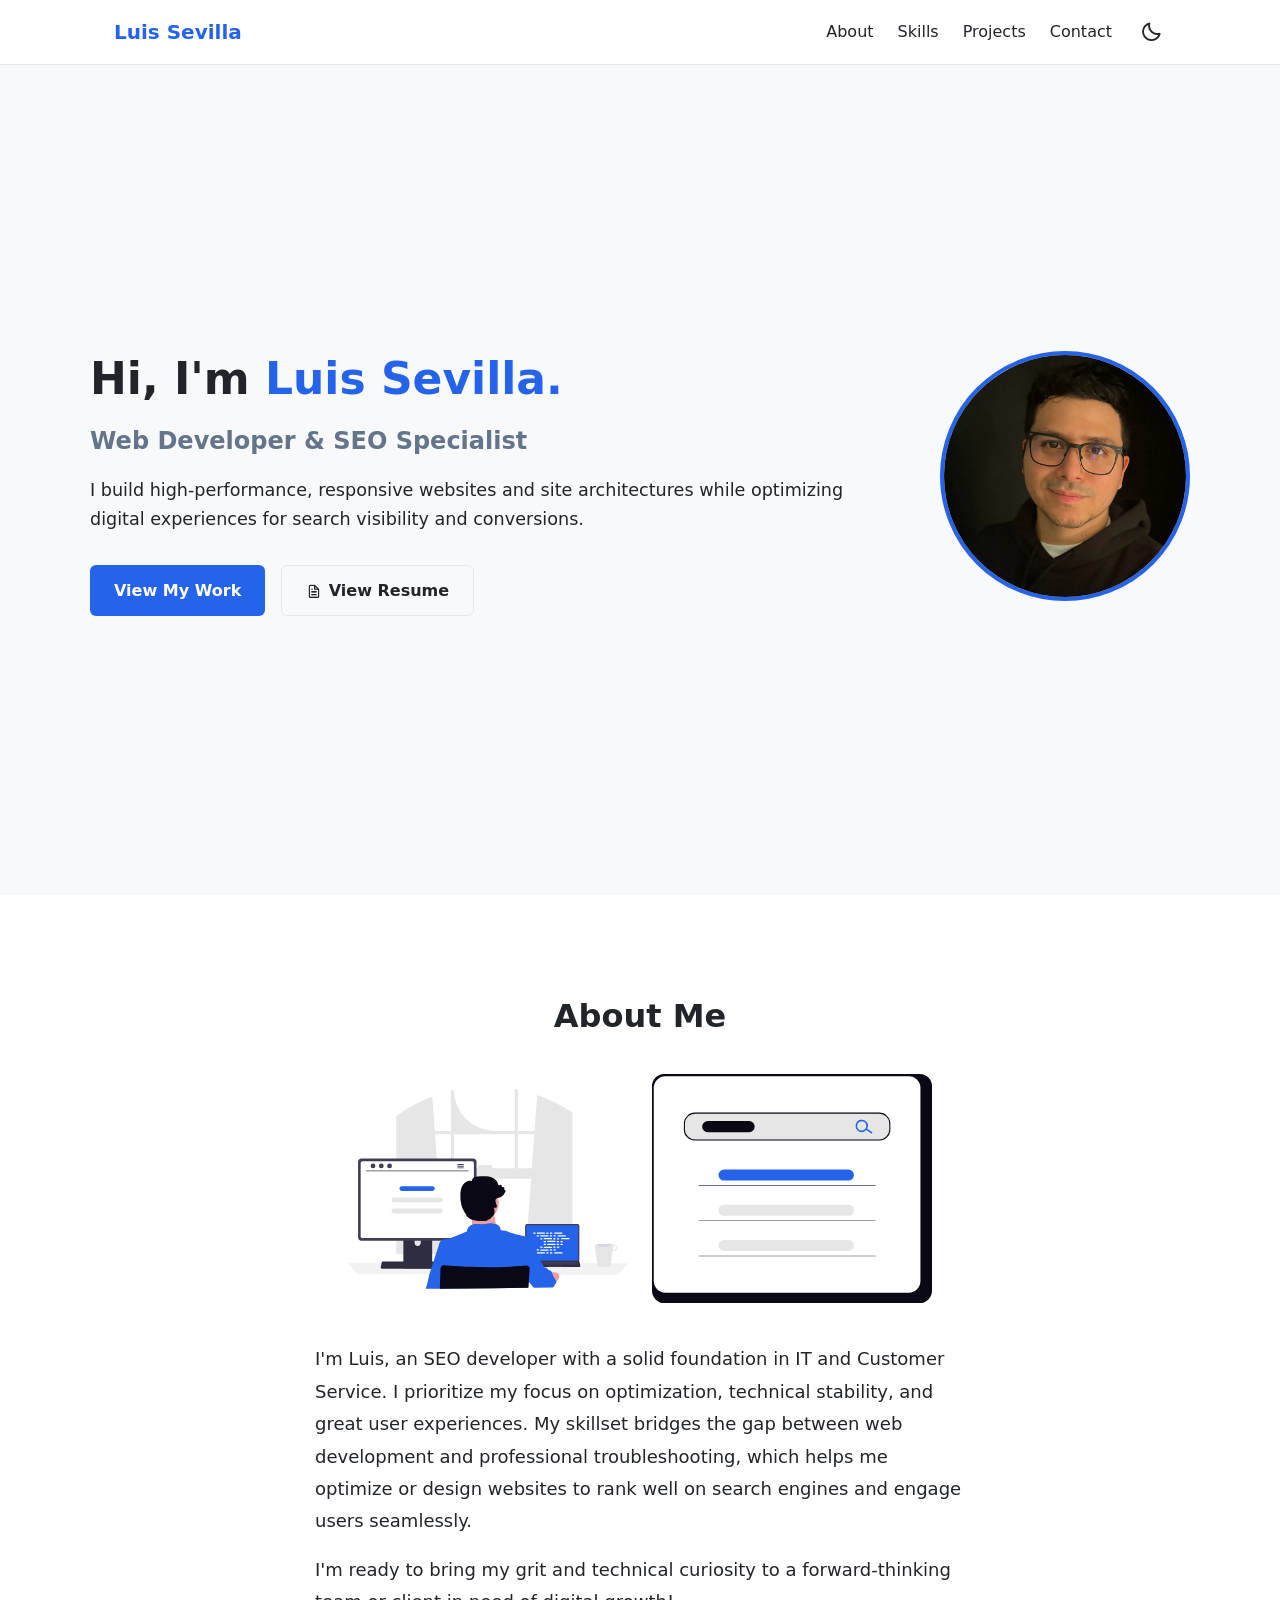
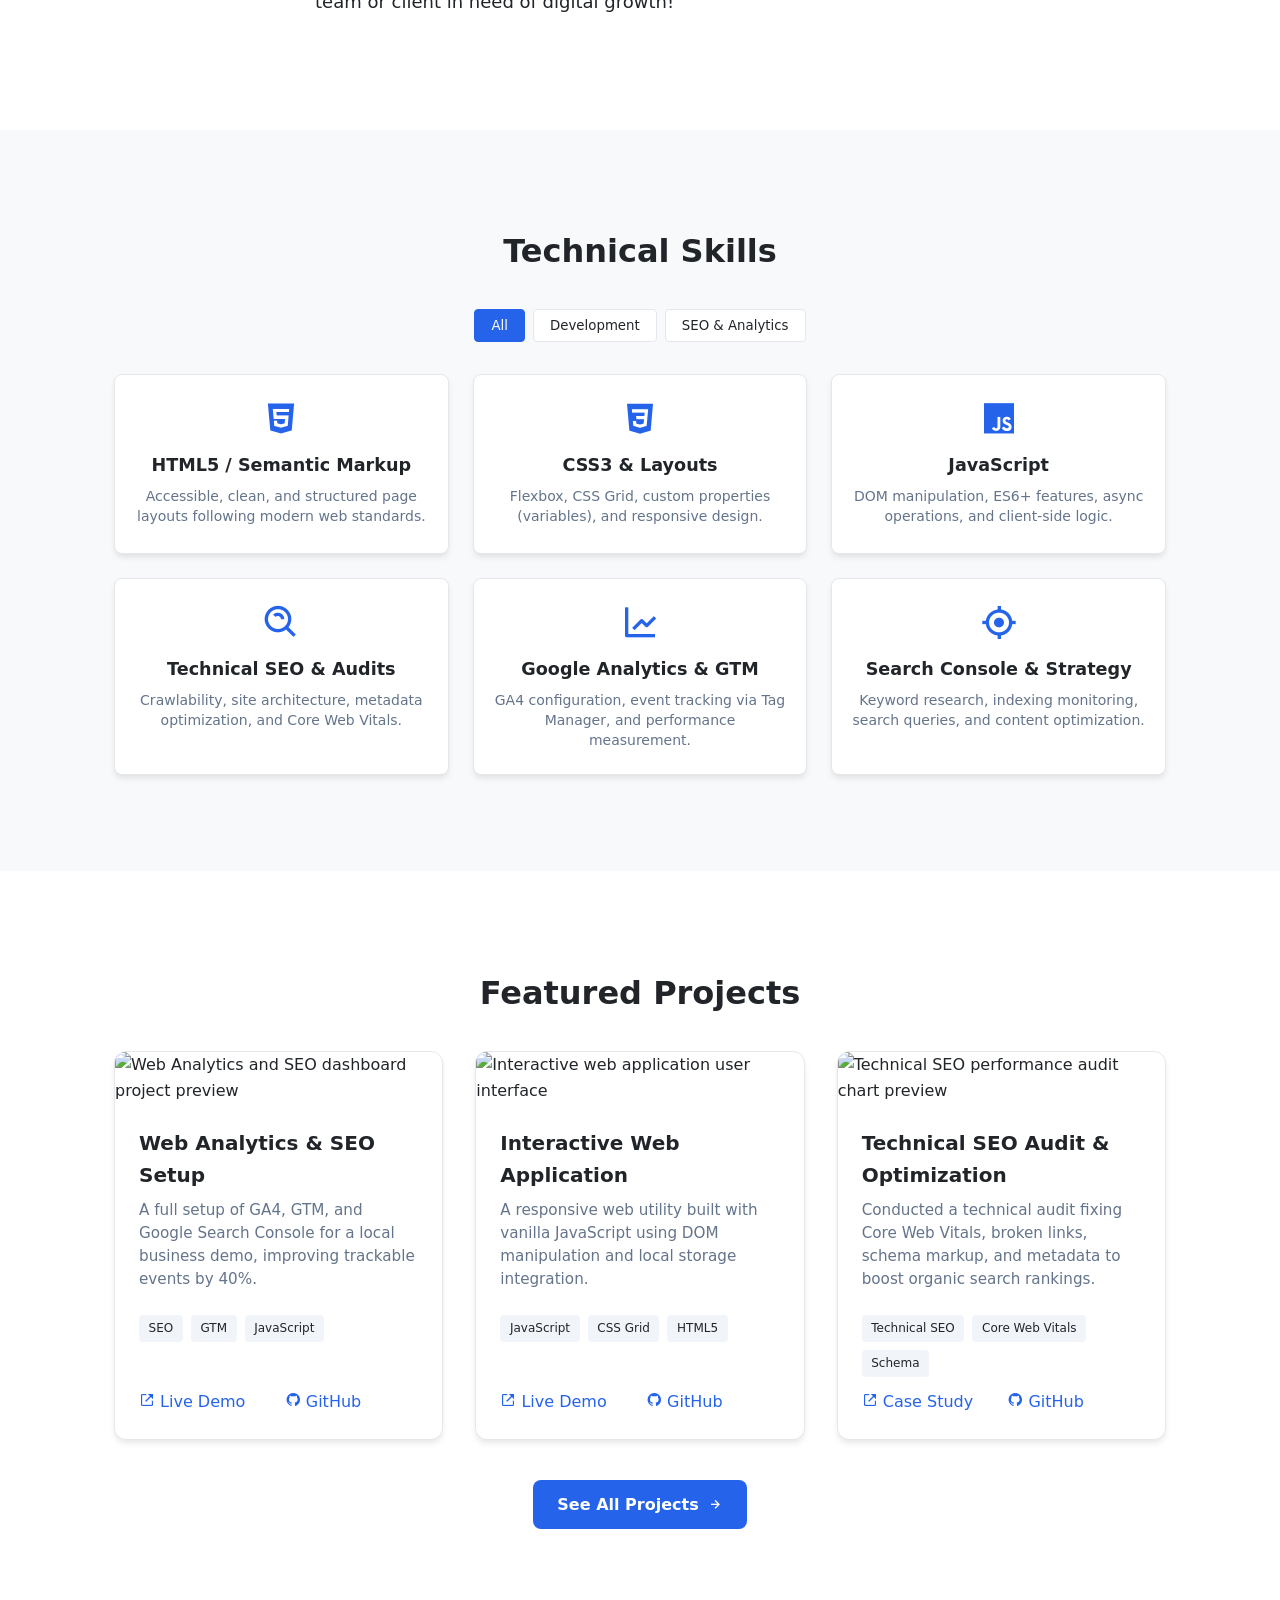
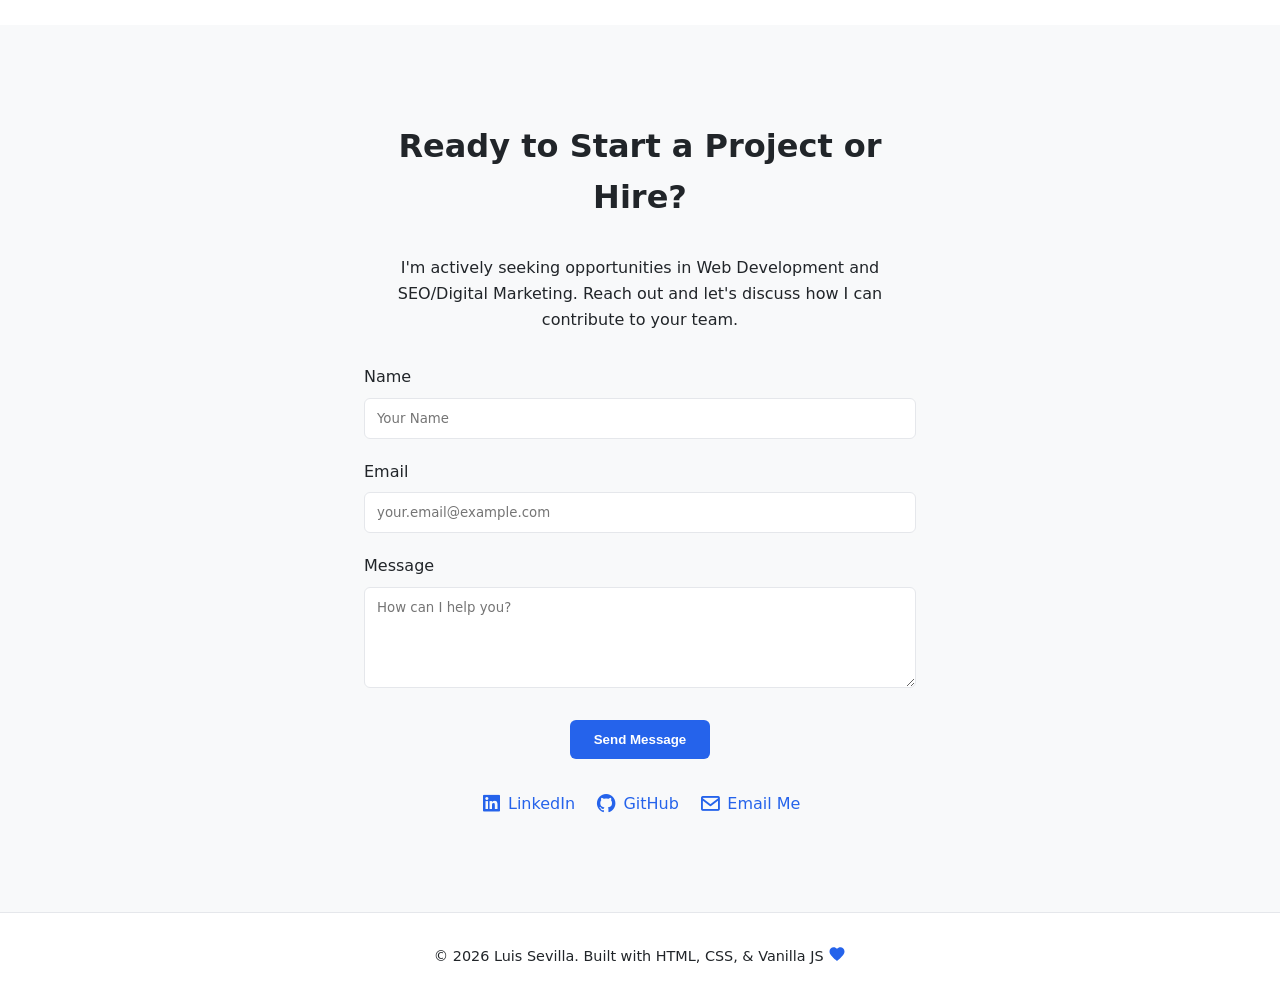
==== index.html @ 21f0c095 "edited comments, added heart to subpage footer" ====
<!doctype html>
<html lang="en">
  <head>
    <meta charset="UTF-8" />
    <meta name="viewport" content="width=device-width, initial-scale=1.0" />
    <title>Luis Sevilla | Web Developer & SEO Specialist</title>
    <meta
      name="description"
      content="Portfolio of Luis Sevilla, a Web Developer and SEO Specialist specializing in fast, responsive, and search-optimized web applications."
    />

    <!-- OPEN GRAPH META TAGS-->
    <meta
      property="og:title"
      content="Luis Sevilla | Web Developer & SEO Specialist"
    />
    <meta
      property="og:description"
      content="Check out my web development projects and SEO case studies."
    />
    <meta property="og:type" content="website" />

    <!-- SCRIPT TO PREVENT LIGHT/DARK FLASH -->
    <script>
      const savedTheme = localStorage.getItem("theme");
      if (savedTheme) {
        document.documentElement.setAttribute("data-theme", savedTheme);
      }
    </script>

    <!-- STYLESHEETS/FONTS -->
    <link
      href="https://unpkg.com/boxicons@2.1.4/css/boxicons.min.css"
      rel="stylesheet"
    />
    <link rel="stylesheet" href="style.css" />
  </head>
  <body>
    <!-- NAVIGATION BAR -->
    <header>
      <nav class="navbar" aria-label="Main Navigation">
        <a href="#hero" class="logo">Luis Sevilla</a>
        <button
          class="nav-toggle"
          id="navToggle"
          aria-label="Toggle navigation menu"
        >
          <span class="hamburger"></span>
        </button>
        <ul class="nav-links" id="navLinks">
          <li><a href="#about">About</a></li>
          <li><a href="#skills">Skills</a></li>
          <li><a href="#projects">Projects</a></li>
          <li><a href="#contact">Contact</a></li>
          <li>
            <button
              id="themeToggle"
              class="theme-btn"
              aria-label="Toggle color theme"
            >
              <i class="bx bx-moon" id="themeIcon"></i>
            </button>
          </li>
        </ul>
      </nav>
    </header>

    <main>
      <!-- HERO SECTION -->
      <section id="hero" class="hero-section">
        <div class="hero-container">
          <div class="hero-text">
            <h1>Hi, I'm <span class="highlight">Luis Sevilla.</span></h1>
            <h2>Web Developer & SEO Specialist</h2>
            <p>
              I build high-performance, responsive websites and site
              architectures while optimizing digital experiences for search
              visibility and conversions.
            </p>
            <div class="hero-cta">
              <a href="#projects" class="btn primary-btn">View My Work</a>
              <a
                href="resume-placeholder.pdf"
                target="_blank"
                rel="noopener noreferrer"
                class="btn secondary-btn"
              >
                <i class="bx bx-file"></i> View Resume
              </a>
            </div>
          </div>
          <div class="hero-image">
            <img
              src="Images/hero-selfie.webp"
              alt="Luis Sevilla portrait headshot"
              class="hero-selfie"
              width="800"
              height="800"
              fetchpriority="high"
            />
          </div>
        </div>
      </section>

      <!-- ABOUT ME SECTION -->
      <section id="about" class="section">
        <div class="container">
          <h2 class="section-title">About Me</h2>
          <div class="about-illustration" aria-hidden="true">
            <div class="vector-pair vector-light">
              <img src="Images/undraw-light.svg" class="vector-light" alt="" />
              <img src="Images/undraw-light2.svg" class="vector-light" alt="" />
            </div>
            <div class="vector-pair vector-dark">
              <img src="Images/undraw-dark.svg" class="vector-dark" alt="" />
              <img src="Images/undraw-dark2.svg" class="vector-dark" alt="" />
            </div>
          </div>
          <p class="about-text">
            I'm Luis, an SEO developer with a solid foundation in IT and
            Customer Service. I prioritize my focus on optimization, technical
            stability, and great user experiences. My skillset bridges the gap
            between web development and professional troubleshooting, which
            helps me optimize or design websites to rank well on search engines
            and engage users seamlessly.
          </p>
          <p class="about-text">
            I'm ready to bring my grit and technical curiosity to a
            forward-thinking team or client in need of digital growth!
          </p>
        </div>
      </section>

      <!-- SKILLS SECTION -->
      <section id="skills" class="section alt-bg">
        <div class="container">
          <h2 class="section-title">Technical Skills</h2>

          <!-- Interactive JS Filter -->
          <div
            class="filter-buttons"
            role="tablist"
            aria-label="Skill categories"
          >
            <button class="filter-btn active" data-filter="all">All</button>
            <button class="filter-btn" data-filter="dev">Development</button>
            <button class="filter-btn" data-filter="seo">
              SEO & Analytics
            </button>
          </div>

          <div class="skills-grid" id="skillsGrid">
            <!-- Skill Card 1 -->
            <div class="skill-card" data-category="dev">
              <i class="bx bxl-html5 skill-icon" aria-hidden="true"></i>
              <div class="skill-content">
                <h3 class="skill-title">HTML5 / Semantic Markup</h3>
                <p class="skill-desc">
                  Accessible, clean, and structured page layouts following
                  modern web standards.
                </p>
              </div>
            </div>

            <!-- Skill Card 2 -->
            <div class="skill-card" data-category="dev">
              <i class="bx bxl-css3 skill-icon" aria-hidden="true"></i>
              <div class="skill-content">
                <h3 class="skill-title">CSS3 & Layouts</h3>
                <p class="skill-desc">
                  Flexbox, CSS Grid, custom properties (variables), and
                  responsive design.
                </p>
              </div>
            </div>

            <!-- Skill Card 3 -->
            <div class="skill-card" data-category="dev">
              <i class="bx bxl-javascript skill-icon" aria-hidden="true"></i>
              <div class="skill-content">
                <h3 class="skill-title">JavaScript</h3>
                <p class="skill-desc">
                  DOM manipulation, ES6+ features, async operations, and
                  client-side logic.
                </p>
              </div>
            </div>

            <!-- Skill Card 4 -->
            <div class="skill-card" data-category="seo">
              <i class="bx bx-search-alt skill-icon" aria-hidden="true"></i>
              <div class="skill-content">
                <h3 class="skill-title">Technical SEO & Audits</h3>
                <p class="skill-desc">
                  Crawlability, site architecture, metadata optimization, and
                  Core Web Vitals.
                </p>
              </div>
            </div>

            <!-- Skill Card 5 -->
            <div class="skill-card" data-category="seo">
              <i class="bx bx-line-chart skill-icon" aria-hidden="true"></i>
              <div class="skill-content">
                <h3 class="skill-title">Google Analytics & GTM</h3>
                <p class="skill-desc">
                  GA4 configuration, event tracking via Tag Manager, and
                  performance measurement.
                </p>
              </div>
            </div>

            <!-- Skill Card 6 -->
            <div class="skill-card" data-category="seo">
              <i class="bx bx-target-lock skill-icon" aria-hidden="true"></i>
              <div class="skill-content">
                <h3 class="skill-title">Search Console & Strategy</h3>
                <p class="skill-desc">
                  Keyword research, indexing monitoring, search queries, and
                  content optimization.
                </p>
              </div>
            </div>
          </div>
        </div>
      </section>

      <!-- PROJECTS SECTION -->
      <section id="projects" class="section">
        <div class="container">
          <h2 class="section-title">Featured Projects</h2>
          <div class="projects-grid">
            <!-- Project 1 -->
            <article class="project-card">
              <img
                src="https://via.placeholder.com/400x250"
                alt="Web Analytics and SEO dashboard project preview"
                loading="lazy"
              />
              <div class="project-content">
                <h3>Web Analytics & SEO Setup</h3>
                <p>
                  A full setup of GA4, GTM, and Google Search Console for a
                  local business demo, improving trackable events by 40%.
                </p>
                <ul class="tech-tags">
                  <li>SEO</li>
                  <li>GTM</li>
                  <li>JavaScript</li>
                </ul>
                <div class="project-links">
                  <a href="#" target="_blank" rel="noopener noreferrer">
                    <i class="bx bx-link-external"></i> Live Demo
                  </a>
                  <a href="#" target="_blank" rel="noopener noreferrer">
                    <i class="bx bxl-github"></i> GitHub
                  </a>
                </div>
              </div>
            </article>

            <!-- Project 2 -->
            <article class="project-card">
              <img
                src="https://via.placeholder.com/400x250"
                alt="Interactive web application user interface"
                loading="lazy"
              />
              <div class="project-content">
                <h3>Interactive Web Application</h3>
                <p>
                  A responsive web utility built with vanilla JavaScript using
                  DOM manipulation and local storage integration.
                </p>
                <ul class="tech-tags">
                  <li>JavaScript</li>
                  <li>CSS Grid</li>
                  <li>HTML5</li>
                </ul>
                <div class="project-links">
                  <a href="#" target="_blank" rel="noopener noreferrer">
                    <i class="bx bx-link-external"></i> Live Demo
                  </a>
                  <a href="#" target="_blank" rel="noopener noreferrer">
                    <i class="bx bxl-github"></i> GitHub
                  </a>
                </div>
              </div>
            </article>

            <!-- Project 3 -->
            <article class="project-card">
              <img
                src="https://via.placeholder.com/400x250"
                alt="Technical SEO performance audit chart preview"
                loading="lazy"
              />
              <div class="project-content">
                <h3>Technical SEO Audit & Optimization</h3>
                <p>
                  Conducted a technical audit fixing Core Web Vitals, broken
                  links, schema markup, and metadata to boost organic search
                  rankings.
                </p>
                <ul class="tech-tags">
                  <li>Technical SEO</li>
                  <li>Core Web Vitals</li>
                  <li>Schema</li>
                </ul>
                <div class="project-links">
                  <a href="#" target="_blank" rel="noopener noreferrer">
                    <i class="bx bx-link-external"></i> Case Study
                  </a>
                  <a href="#" target="_blank" rel="noopener noreferrer">
                    <i class="bx bxl-github"></i> GitHub
                  </a>
                </div>
              </div>
            </article>
          </div>

          <div class="see-more-container">
            <a href="projects.html" class="see-more-btn">
              See All Projects <i class="bx bx-right-arrow-alt"></i>
            </a>
          </div>
        </div>
      </section>

      <!-- CONTACT ME SECTION -->
      <section id="contact" class="section alt-bg">
        <div class="container contact-container">
          <h2 class="section-title">Ready to Start a Project or Hire?</h2>
          <p>
            I'm actively seeking opportunities in Web Development and
            SEO/Digital Marketing. Reach out and let's discuss how I can
            contribute to your team.
          </p>

          <form
            id="contactForm"
            class="contact-form"
            name="contact"
            method="POST"
            data-netlify="true"
            novalidate
          >
            <input type="hidden" name="form-name" value="contact" />

            <div class="form-group">
              <label for="name">Name</label>
              <input
                type="text"
                id="name"
                name="name"
                required
                placeholder="Your Name"
              />
              <small class="error-message" id="nameError"></small>
            </div>

            <div class="form-group">
              <label for="email">Email</label>
              <input
                type="email"
                id="email"
                name="email"
                required
                placeholder="your.email@example.com"
              />
              <small class="error-message" id="emailError"></small>
            </div>

            <div class="form-group">
              <label for="message">Message</label>
              <textarea
                id="message"
                name="message"
                rows="5"
                required
                placeholder="How can I help you?"
              ></textarea>
              <small class="error-message" id="messageError"></small>
            </div>

            <button type="submit" class="btn primary-btn">Send Message</button>
            <div id="formFeedback" class="form-feedback"></div>
          </form>

          <div class="social-links">
            <a
              href="https://www.linkedin.com/in/luis-sevilla-0401/"
              target="_blank"
              rel="noopener noreferrer"
              class="social-link"
              aria-label="LinkedIn"
            >
              <i class="bx bxl-linkedin-square"></i> <span>LinkedIn</span>
            </a>
            <a
              href="https://github.com/user-lu"
              target="_blank"
              rel="noopener noreferrer"
              class="social-link"
              aria-label="GitHub"
            >
              <i class="bx bxl-github"></i> <span>GitHub</span>
            </a>
            <a
              href="mailto:user.sevilu6@gmail.com"
              class="social-link"
              aria-label="Email"
            >
              <i class="bx bx-envelope"></i> <span>Email Me</span>
            </a>
          </div>
        </div>
      </section>
    </main>

    <!-- FOOTER SECTION -->
    <footer>
      <p>
        &copy; <span id="year">2026</span> Luis Sevilla. Built with HTML, CSS, &
        Vanilla JS
        <svg
          class="heart-icon"
          viewBox="0 0 24 24"
          width="18"
          height="18"
          aria-hidden="true"
          focusable="false"
        >
          <path
            fill="currentColor"
            d="M12 21.35l-1.45-1.32C5.4 15.36 2 12.28 2 8.5 2 5.42 4.42 3 7.5 3c1.74 0 3.41.81 4.5 2.09C13.09 3.81 14.76 3 16.5 3 19.58 3 22 5.42 22 8.5c0 3.78-3.4 6.86-8.55 11.54L12 21.35z"
          />
        </svg>
      </p>
    </footer>

    <!-- JS SCRIPTS -->
    <script src="script.js" defer></script>
  </body>
</html>
---- style.css ----
/* CSS VARIABLES & THEMES */
:root {
  --bg-color: #ffffff;
  --alt-bg: #f8f9fa;
  --text-color: #212529;
  --muted-text: #64748b;
  --accent-color: #2563eb;
  --accent-hover: #1d4ed8;
  --card-bg: #ffffff;
  --tech-tag-bg: #f1f5f9;
  --border-color: #e5e7eb;
  --shadow: 0 4px 6px -1px rgba(0, 0, 0, 0.1);
  --font-family:
    system-ui, -apple-system, BlinkMacSystemFont, "Segoe UI", Roboto, sans-serif;
}

[data-theme="dark"] {
  --bg-color: #0f172a;
  --alt-bg: #1e293b;
  --text-color: #f8fafc;
  --muted-text: #94a3b8;
  --accent-color: #38bdf8;
  --accent-hover: #0284c7;
  --card-bg: #1e293b;
  --tech-tag-bg: #334155;
  --border-color: #334155;
  --shadow: 0 4px 6px -1px rgba(0, 0, 0, 0.5);
}

/* BASE & RESET RULES */
*,
*::before,
*::after {
  box-sizing: border-box;
  margin: 0;
  padding: 0;
}

html {
  scroll-behavior: smooth;
}

body {
  background-color: var(--bg-color);
  color: var(--text-color);
  font-family: var(--font-family);
  line-height: 1.6;
  transition:
    background-color 0.3s ease,
    color 0.3s ease;
}

.container {
  max-width: 1100px;
  margin: 0 auto;
  padding: 0 1.5rem;
}

.alt-bg {
  background-color: var(--alt-bg);
}

.section-title {
  text-align: center;
  font-size: 2rem;
  margin-bottom: 2rem;
}

/* SCROLL REVEAL ANIMATIONS */
.section {
  padding: 6rem 0;
  min-height: 50vh;
  opacity: 0;
  transform: translateY(30px);
  transition:
    opacity 0.6s ease-out,
    transform 0.6s ease-out;
  will-change: opacity, transform;
}

.hero-section {
  opacity: 1;
  transform: translateY(0);
  background-color: var(--alt-bg);
}

.section.reveal {
  opacity: 1;
  transform: translateY(0);
}

/* NAVIGATION BAR */
header {
  position: sticky;
  top: 0;
  background-color: var(--bg-color);
  border-bottom: 1px solid var(--border-color);
  z-index: 1000;
}

.navbar {
  display: flex;
  justify-content: space-between;
  align-items: center;
  padding: 1rem 1.5rem;
  max-width: 1100px;
  margin: 0 auto;
}

.logo {
  font-weight: 700;
  font-size: 1.25rem;
  color: var(--accent-color);
  text-decoration: none;
}

.nav-right {
  display: flex;
  align-items: center;
  gap: 1.25rem;
}

.back-home-link {
  display: inline-flex;
  align-items: center;
  gap: 0.4rem;
  color: var(--text-color);
  text-decoration: none;
  font-weight: 500;
  transition: color 0.2s ease;
}

.back-home-link:hover {
  color: var(--accent-color);
}

.nav-links {
  display: flex;
  list-style: none;
  align-items: center;
  gap: 1.5rem;
}

.nav-links a {
  position: relative;
  color: var(--text-color);
  text-decoration: none;
  font-weight: 500;
  transition: color 0.3s ease;
}

.nav-links a:hover,
.nav-links a.active {
  color: var(--accent-color);
}

.nav-links a.active {
  font-weight: 700;
}

.nav-links a.active::after {
  content: "";
  position: absolute;
  bottom: -4px;
  left: 0;
  width: 100%;
  height: 2px;
  background-color: var(--accent-color);
  border-radius: 2px;
}

/* THEME TOGGLE */
.theme-btn {
  background: none;
  border: none;
  cursor: pointer;
  color: var(--text-color);
  display: flex;
  align-items: center;
  justify-content: center;
  padding: 0.25rem;
  border-radius: 4px;
}

.theme-btn i {
  font-size: 1.4rem;
  transition: transform 0.3s ease;
}

.theme-btn:hover i {
  transform: rotate(15deg);
}

.nav-toggle {
  display: none;
  background: none;
  border: none;
  cursor: pointer;
}

/* BUTTONS */
.btn {
  display: inline-flex;
  align-items: center;
  justify-content: center;
  gap: 0.4rem;
  padding: 0.75rem 1.5rem;
  border-radius: 6px;
  text-decoration: none;
  font-weight: 600;
  transition:
    background-color 0.2s ease,
    opacity 0.2s ease,
    transform 0.2s ease;
  cursor: pointer;
  border: none;
}

.primary-btn {
  background-color: var(--accent-color);
  color: #ffffff;
}

.primary-btn:hover {
  background-color: var(--accent-hover);
}

.secondary-btn {
  border: 1px solid var(--border-color);
  color: var(--text-color);
  background-color: transparent;
}

.secondary-btn:hover {
  background-color: var(--border-color);
}

/* HERO SECTION */
.hero-section {
  min-height: calc(100dvh - 70px);
  display: flex;
  align-items: center;
  justify-content: center;
  padding: 2rem 1.5rem;
}

.hero-container {
  max-width: 1100px;
  display: flex;
  align-items: center;
  gap: 3rem;
}

.hero-text h1 {
  font-size: 2.75rem;
  margin-bottom: 0.5rem;
}

.highlight {
  color: var(--accent-color);
}

.hero-text h2 {
  font-size: 1.5rem;
  color: var(--muted-text);
  margin-bottom: 1rem;
}

.hero-text p {
  margin-bottom: 2rem;
  font-size: 1.1rem;
}

.hero-cta {
  display: flex;
  gap: 1rem;
}

.hero-image img {
  width: 250px;
  height: 250px;
  border-radius: 50%;
  object-fit: cover;
  border: 4px solid var(--accent-color);
}

/* ABOUT ME SECTION */
.about-container {
  max-width: 800px;
  margin: 0 auto;
  text-align: center;
  display: flex;
  flex-direction: column;
  align-items: center;
}

.about-illustration {
  margin: 1.5rem auto 2.5rem auto;
  width: 100%;
  max-width: 600px;
  display: flex;
  justify-content: center;
}

.vector-pair {
  display: flex;
  gap: 1.5rem;
  justify-content: center;
  align-items: center;
  width: 100%;
  margin: 0 auto;
}

.vector-pair img {
  width: 100%;
  height: auto;
  flex: 1 1 0;
  max-width: 280px;
  display: block;
}

/* VECTOR IMAGE TOGGLES */
.about-illustration .vector-light {
  display: flex;
}

.about-illustration .vector-dark {
  display: none;
}

[data-theme="dark"] .about-illustration .vector-light {
  display: none;
}

[data-theme="dark"] .about-illustration .vector-dark {
  display: flex;
}

.about-text {
  font-size: 1.125rem;
  text-align: left;
  line-height: 1.8;
  color: var(--text-color);
  max-width: 650px;
  margin: 0 auto 1rem auto;
}

/* SKILLS SECTION */
.filter-buttons {
  display: flex;
  justify-content: center;
  gap: 0.5rem;
  margin-bottom: 2rem;
}

.filter-btn {
  padding: 0.5rem 1rem;
  border: 1px solid var(--border-color);
  background: var(--card-bg);
  color: var(--text-color);
  border-radius: 4px;
  cursor: pointer;
  font-family: inherit;
  font-weight: 500;
  transition: all 0.2s ease;
}

.filter-btn.active,
.filter-btn:hover {
  background-color: var(--accent-color);
  color: #ffffff;
  border-color: var(--accent-color);
}

.skills-grid {
  display: grid;
  grid-template-columns: repeat(auto-fill, minmax(260px, 1fr));
  gap: 1.5rem;
  align-items: stretch;
}

.skill-card {
  background: var(--card-bg);
  border: 1px solid var(--border-color);
  padding: 1.5rem 1.25rem;
  border-radius: 8px;
  box-shadow: var(--shadow);
  display: flex;
  flex-direction: column;
  align-items: center;
  text-align: center;
  min-height: 180px;
  transition:
    background-color 0.4s ease,
    border-color 0.4s ease,
    box-shadow 0.4s ease,
    transform 0.2s ease;
}

.skill-card:hover {
  transform: translateY(-4px);
  border-color: var(--accent-color);
}

.skill-icon {
  font-size: 2.5rem;
  color: var(--accent-color);
  margin-bottom: 0.75rem;
}

.skill-title {
  font-size: 1.1rem;
  font-weight: 600;
  margin-bottom: 0.5rem;
  color: var(--text-color);
}

.skill-desc {
  font-size: 0.875rem;
  color: var(--muted-text);
  line-height: 1.4;
}

.skill-card.hide {
  display: none;
}

/* PROJECTS SECTION */
.projects-grid {
  display: grid;
  grid-template-columns: repeat(auto-fit, minmax(300px, 1fr));
  gap: 2rem;
}

.project-card {
  background: var(--card-bg);
  border: 1px solid var(--border-color);
  box-shadow: var(--shadow);
  border-radius: 12px;
  overflow: hidden;
  display: flex;
  flex-direction: column;
  transition:
    transform 0.2s ease,
    box-shadow 0.2s ease;
}

.project-card:hover {
  transform: translateY(-5px);
  box-shadow: 0 10px 20px rgba(0, 0, 0, 0.3);
}

.project-image img {
  width: 100%;
  height: 200px;
  object-fit: cover;
  display: block;
}

.project-content {
  padding: 1.5rem;
  display: flex;
  flex-direction: column;
  flex-grow: 1;
}

.tech-tags {
  display: flex;
  flex-wrap: wrap;
  gap: 0.5rem;
  list-style: none;
  padding: 0;
  margin: 0 0 0.75rem 0;
}

.tech-tags li {
  font-size: 0.75rem;
  padding: 0.25rem 0.6rem;
  background-color: var(--tech-tag-bg);
  color: var(--text-color);
  border-radius: 4px;
  font-weight: 500;
}

.project-content h3 {
  margin: 0 0 0.5rem 0;
  font-size: 1.25rem;
  color: var(--text-color);
}

.project-content p {
  color: var(--muted-text);
  font-size: 0.95rem;
  line-height: 1.5;
  margin-bottom: 1.5rem;
}

.project-links {
  margin-top: auto;
  display: flex;
  gap: 0.75rem;
}

.project-links a {
  text-decoration: none;
  flex: 1;
  color: var(--accent-color);
}

.project-links a:hover {
  color: var(--accent-hover);
}

/* SEE MORE BUTTON AND PAGE */
.see-more-container {
  text-align: center;
  margin-top: 2.5rem;
}

.see-more-btn {
  display: inline-flex;
  align-items: center;
  gap: 0.5rem;
  padding: 0.75rem 1.5rem;
  background-color: var(--accent-color);
  color: #ffffff;
  border-radius: 8px;
  font-weight: 600;
  text-decoration: none;
  transition:
    background-color 0.2s ease,
    transform 0.2s ease;
}

.see-more-btn:hover {
  background-color: var(--accent-hover);
}

.projects-page {
  max-width: 1200px;
  margin: 0 auto;
  padding: 3rem 1.5rem;
}

.projects-header {
  text-align: center;
  margin-bottom: 3rem;
}

/* CONTACT FORM SECTION & SOCIAL LINKS */
.contact-container {
  max-width: 600px;
  margin: 0 auto;
  text-align: center;
}

.contact-form {
  margin-top: 2rem;
  text-align: left;
}

.form-group {
  margin-bottom: 1.25rem;
}

.form-group label {
  display: block;
  margin-bottom: 0.5rem;
  font-weight: 500;
}

.form-group input,
.form-group textarea {
  width: 100%;
  padding: 0.75rem;
  border: 1px solid var(--border-color);
  border-radius: 6px;
  background-color: var(--card-bg);
  color: var(--text-color);
  font-family: inherit;
  transition: border-color 0.2s ease;
}

.form-group input:focus-visible,
.form-group textarea:focus-visible {
  outline: 2px solid var(--accent-color);
  border-color: transparent;
}

.error-message {
  color: #ef4444;
  font-size: 0.8rem;
  display: block;
  margin-top: 0.25rem;
}

.form-feedback {
  margin-top: 1rem;
  text-align: center;
  font-weight: 600;
}

.contact-form button[type="submit"] {
  display: block;
  margin: 1.5rem auto 0 auto;
}

.social-links {
  display: flex;
  flex-wrap: wrap;
  justify-content: center;
  align-items: center;
  gap: 1.25rem;
  margin-top: 2rem;
  width: 100%;
}

.social-link {
  display: inline-flex;
  align-items: center;
  gap: 0.4rem;
  white-space: nowrap;
  color: var(--accent-color);
  text-decoration: none;
  font-weight: 500;
  transition: color 0.2s ease;
}

.social-link i {
  font-size: 1.4rem;
}

.social-link:hover {
  color: var(--accent-hover);
}

/* FOOTER SECTION */
footer {
  border-top: 1px solid var(--border-color);
  font-size: 0.9rem;
  width: 100%;
  padding: 2rem 1rem 2.5rem 1rem;
  text-align: center;
}

footer p {
  display: block;
  line-height: 1.6;
  max-width: 90%;
  margin: 0 auto;
}

.heart-icon {
  color: var(--accent-color);
  transition: transform 0.2s ease;
  vertical-align: -0.15em;
  display: inline-block;
}

.heart-icon:hover {
  transform: scale(1.2);
}

/* MEDIA QUERIES & RESPONSIVENESS */
@media (max-width: 768px) {
  .section {
    padding: 4rem 0;
  }

  .hero-container {
    flex-direction: column-reverse;
    text-align: center;
  }

  .hero-cta {
    justify-content: center;
  }

  .nav-toggle {
    display: block;
  }

  .hamburger,
  .hamburger::before,
  .hamburger::after {
    display: block;
    width: 25px;
    height: 3px;
    background-color: var(--text-color);
    position: relative;
    transition: transform 0.2s ease;
  }

  .hamburger::before,
  .hamburger::after {
    content: "";
    position: absolute;
  }

  .hamburger::before {
    top: -8px;
  }

  .hamburger::after {
    top: 8px;
  }

  .nav-links {
    position: absolute;
    top: 100%;
    left: 0;
    right: 0;
    background-color: var(--bg-color);
    flex-direction: column;
    padding: 1.5rem;
    border-bottom: 1px solid var(--border-color);
    display: none;
  }

  .nav-links.active {
    display: flex;
  }

  .about-illustration {
    margin: 1rem 0 2rem 0;
    max-width: 450px;
  }

  .vector-pair {
    gap: 1rem;
  }

  .about-text {
    font-size: 1rem;
    line-height: 1.7;
  }
}

@media (max-width: 480px) {
  .contact-form button[type="submit"],
  .see-more-btn {
    width: 100%;
  }

  .see-more-btn {
    justify-content: center;
  }

  .vector-pair {
    flex-direction: column;
    gap: 0.75rem;
  }

  .vector-pair img {
    max-width: 180px;
  }
}
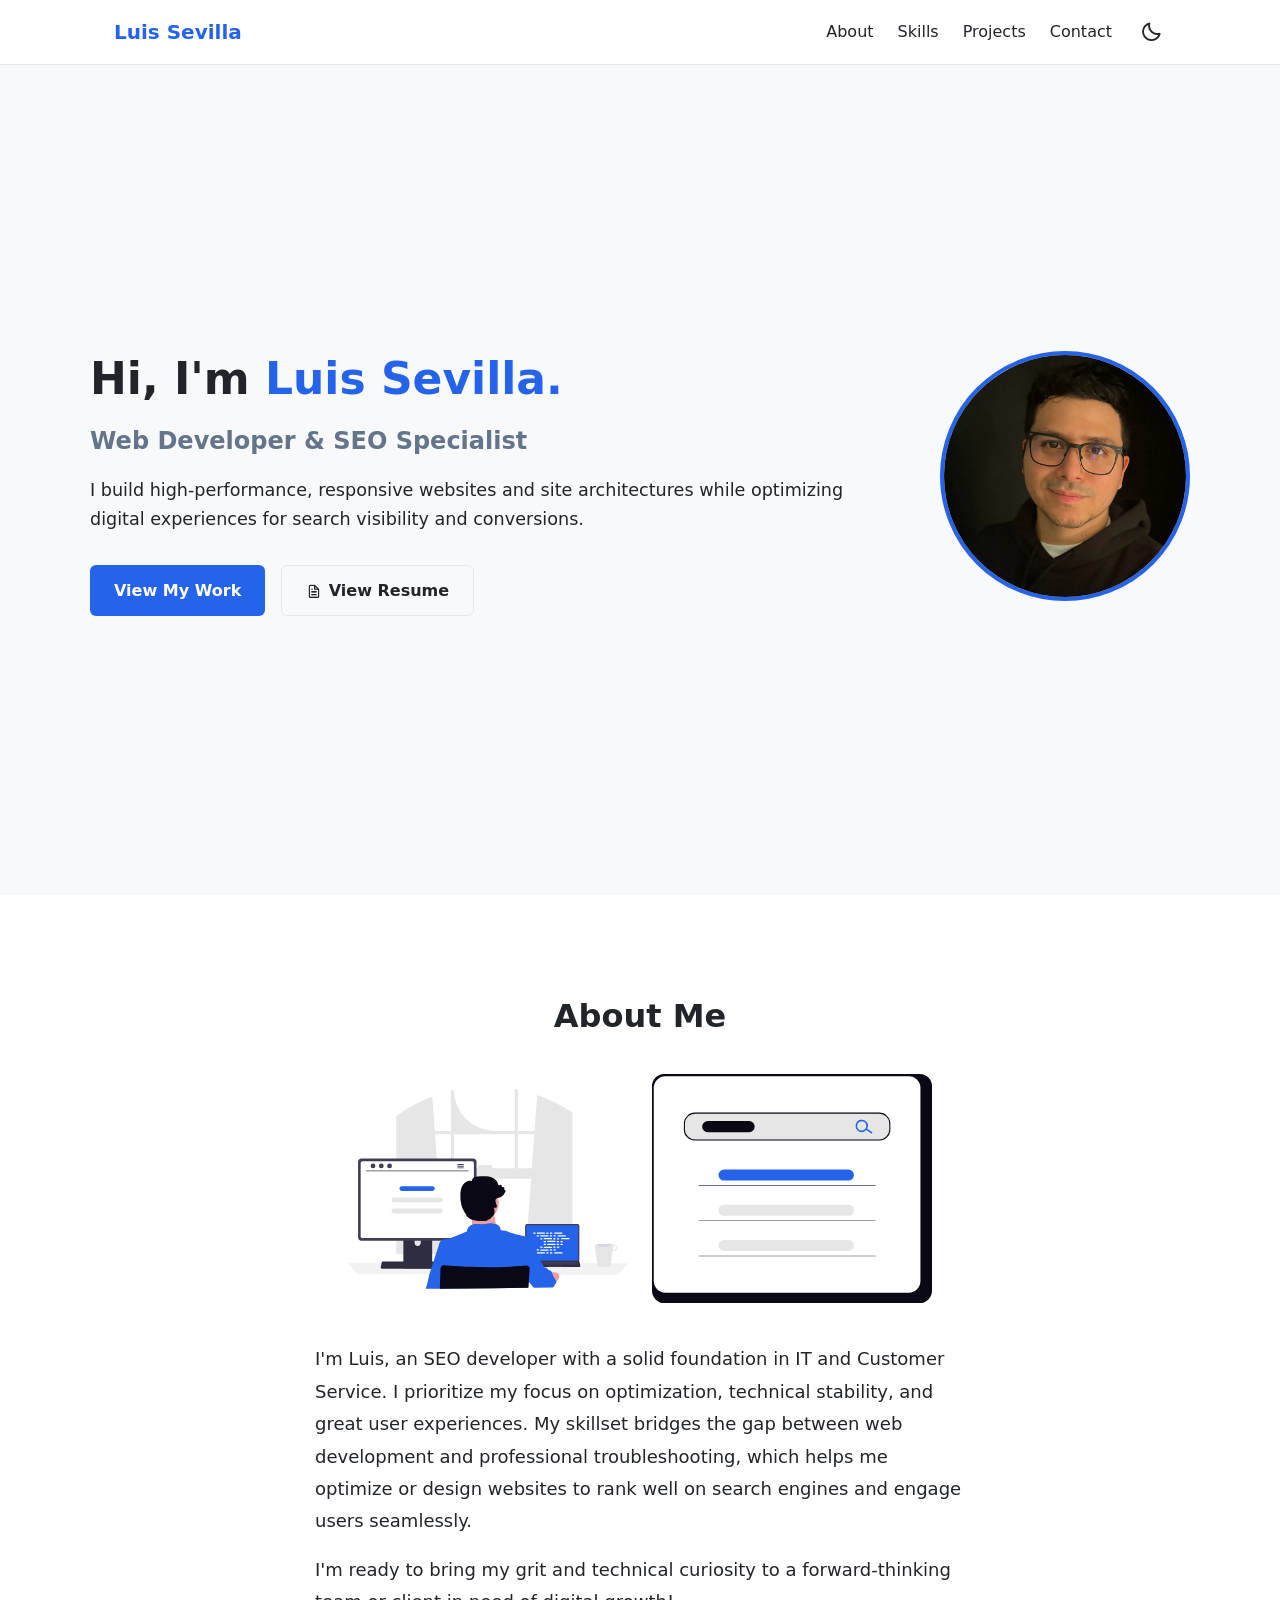
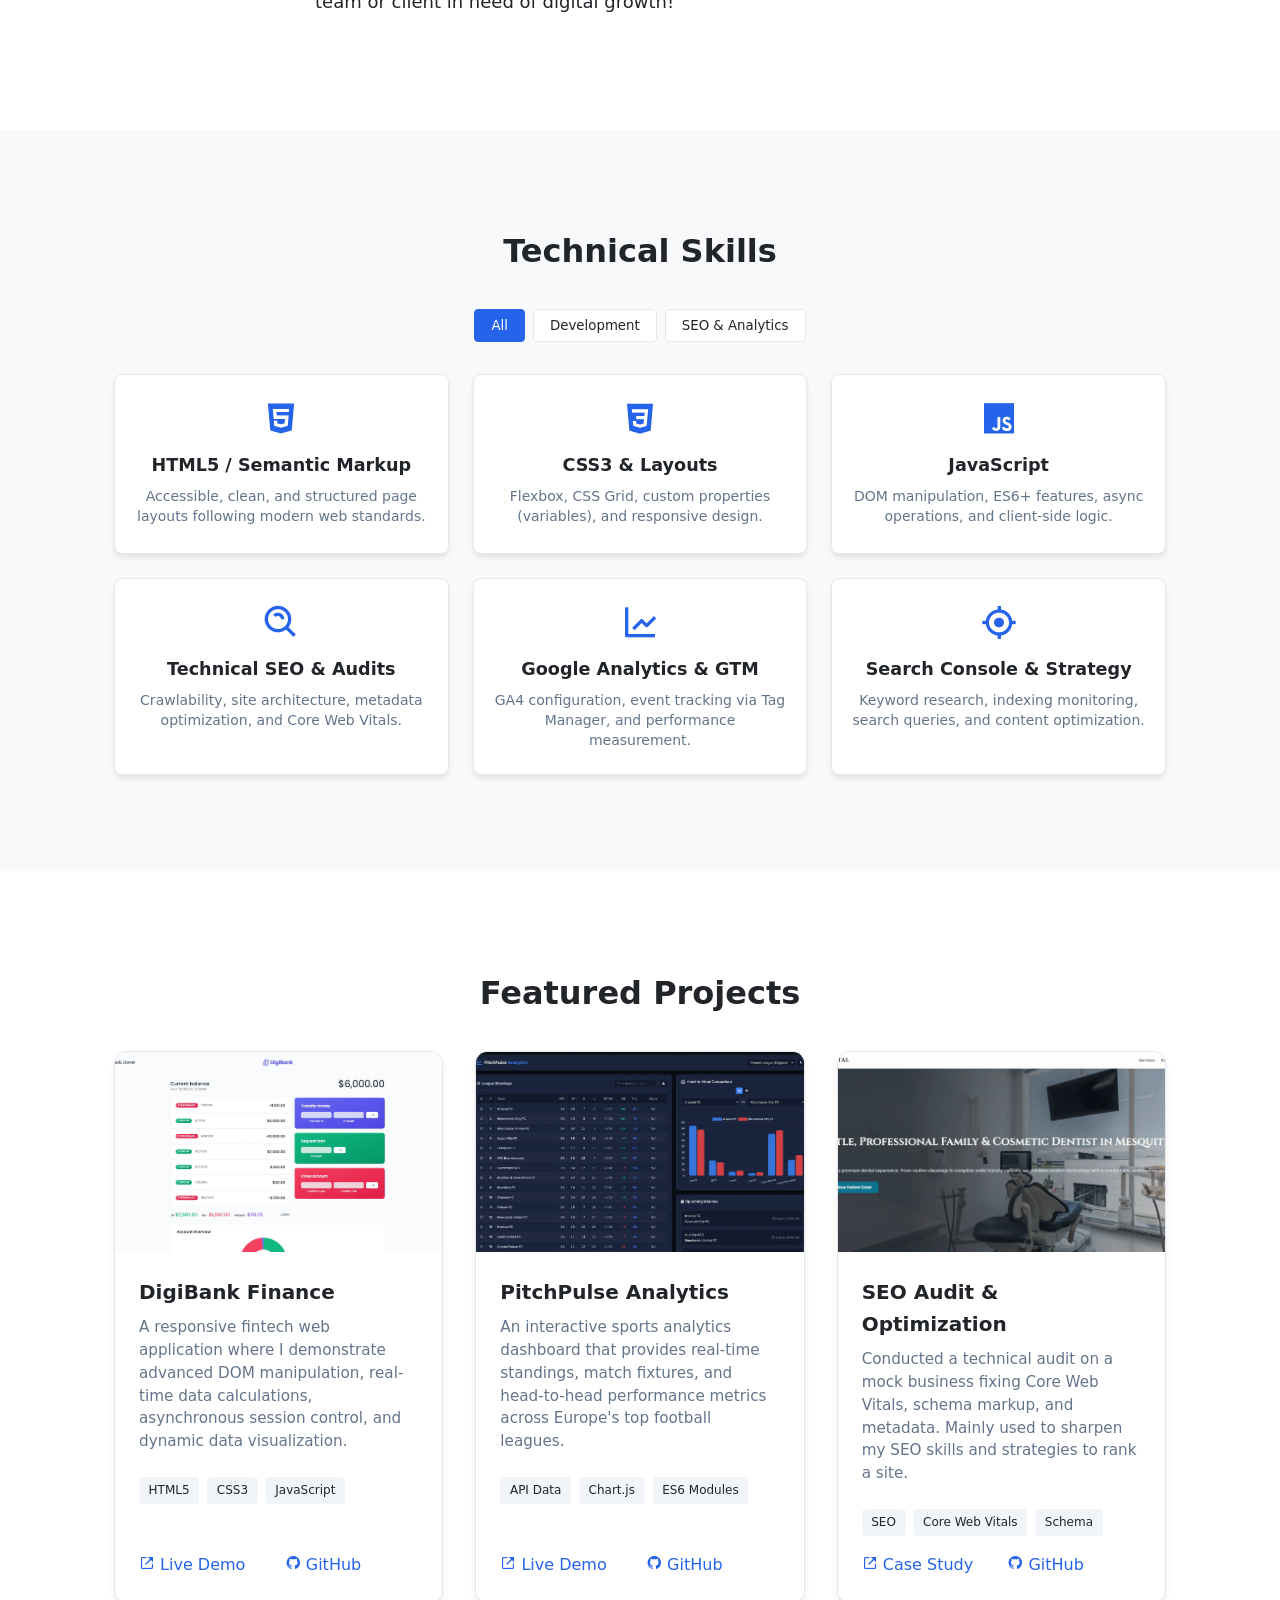
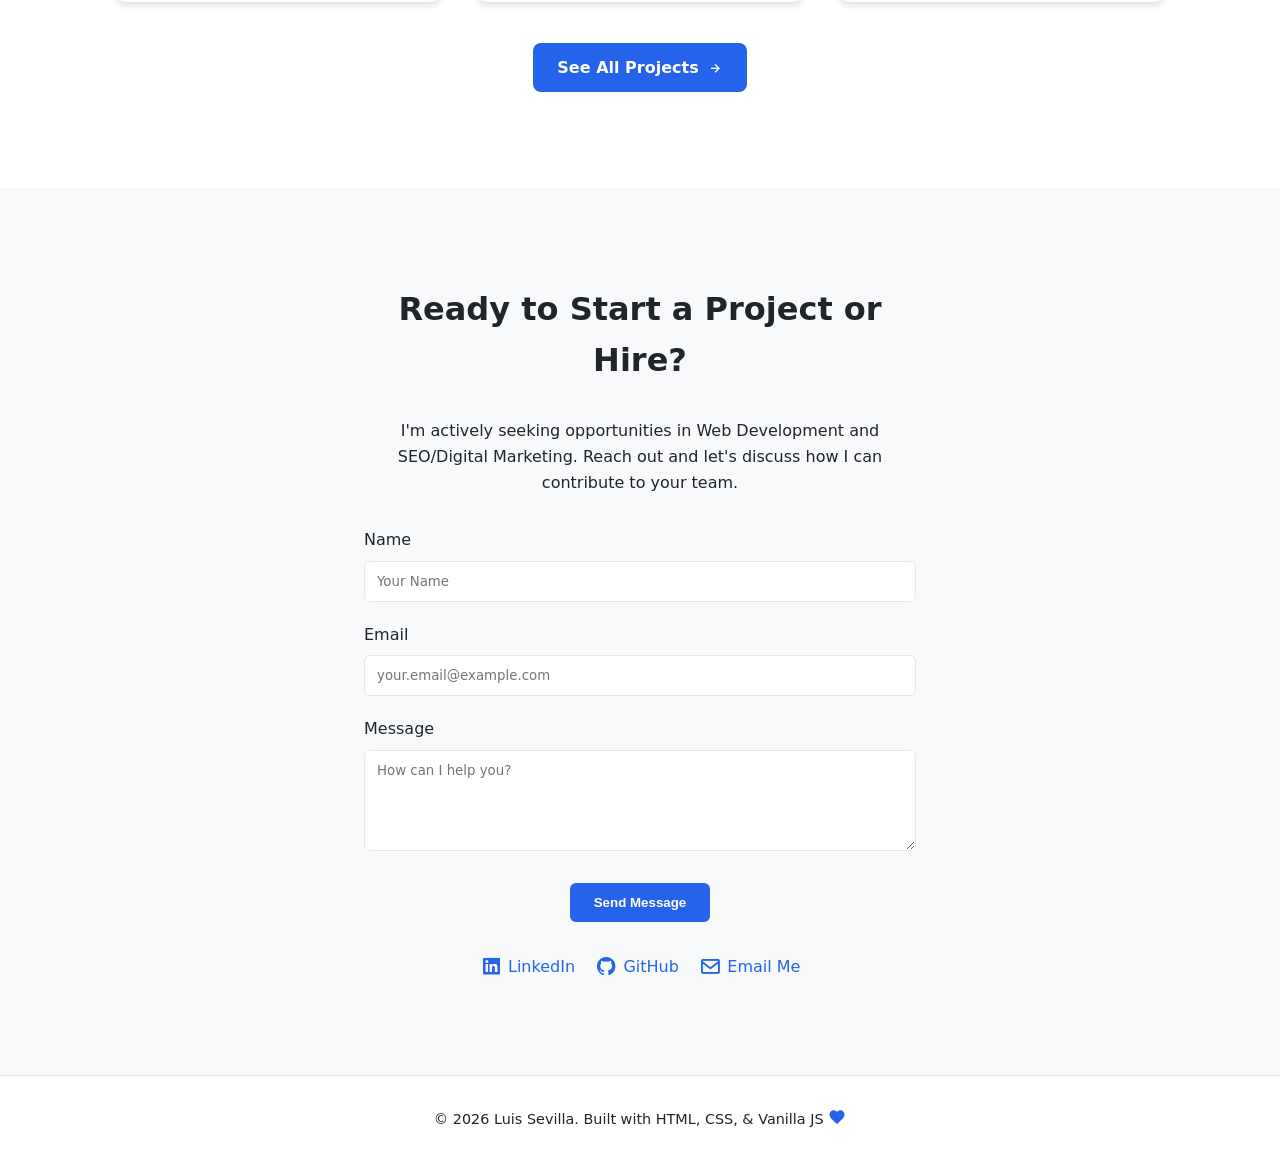
==== commit e4b53753: "Initial portfolio commit" ====
--- a/index.html
+++ b/index.html
@@ -231,28 +231,40 @@
           <h2 class="section-title">Featured Projects</h2>
           <div class="projects-grid">
             <!-- Project 1 -->
-            <article class="project-card">
+            <article class="project-card project-image">
               <img
-                src="https://via.placeholder.com/400x250"
-                alt="Web Analytics and SEO dashboard project preview"
+                src="Images/digibank.webp"
+                alt="Interactive Digital Bank web application"
+                width="800"
+                height="450"
                 loading="lazy"
+                decoding="async"
               />
               <div class="project-content">
-                <h3>Web Analytics & SEO Setup</h3>
+                <h3>DigiBank Finance</h3>
                 <p>
-                  A full setup of GA4, GTM, and Google Search Console for a
-                  local business demo, improving trackable events by 40%.
+                  A responsive fintech web application where I demonstrate
+                  advanced DOM manipulation, real-time data calculations,
+                  asynchronous session control, and dynamic data visualization.
                 </p>
                 <ul class="tech-tags">
-                  <li>SEO</li>
-                  <li>GTM</li>
+                  <li>HTML5</li>
+                  <li>CSS3</li>
                   <li>JavaScript</li>
                 </ul>
                 <div class="project-links">
-                  <a href="#" target="_blank" rel="noopener noreferrer">
+                  <a
+                    href="https://user-lu.github.io/digibank-app-PROJECT/"
+                    target="_blank"
+                    rel="noopener noreferrer"
+                  >
                     <i class="bx bx-link-external"></i> Live Demo
                   </a>
-                  <a href="#" target="_blank" rel="noopener noreferrer">
+                  <a
+                    href="https://github.com/user-lu/digibank-app-PROJECT"
+                    target="_blank"
+                    rel="noopener noreferrer"
+                  >
                     <i class="bx bxl-github"></i> GitHub
                   </a>
                 </div>
@@ -260,28 +272,40 @@
             </article>
 
             <!-- Project 2 -->
-            <article class="project-card">
+            <article class="project-card project-image">
               <img
-                src="https://via.placeholder.com/400x250"
-                alt="Interactive web application user interface"
+                src="Images/pitchpulse.webp"
+                alt="Interactive sports analytics dashboard"
+                width="800"
+                height="450"
                 loading="lazy"
+                decoding="async"
               />
               <div class="project-content">
-                <h3>Interactive Web Application</h3>
+                <h3>PitchPulse Analytics</h3>
                 <p>
-                  A responsive web utility built with vanilla JavaScript using
-                  DOM manipulation and local storage integration.
+                  An interactive sports analytics dashboard that provides
+                  real-time standings, match fixtures, and head-to-head
+                  performance metrics across Europe's top football leagues.
                 </p>
                 <ul class="tech-tags">
-                  <li>JavaScript</li>
-                  <li>CSS Grid</li>
-                  <li>HTML5</li>
+                  <li>API Data</li>
+                  <li>Chart.js</li>
+                  <li>ES6 Modules</li>
                 </ul>
                 <div class="project-links">
-                  <a href="#" target="_blank" rel="noopener noreferrer">
+                  <a
+                    href="https://user-lu.github.io/pitchpulse-analytics/"
+                    target="_blank"
+                    rel="noopener noreferrer"
+                  >
                     <i class="bx bx-link-external"></i> Live Demo
                   </a>
-                  <a href="#" target="_blank" rel="noopener noreferrer">
+                  <a
+                    href="https://github.com/user-lu/pitchpulse-analytics"
+                    target="_blank"
+                    rel="noopener noreferrer"
+                  >
                     <i class="bx bxl-github"></i> GitHub
                   </a>
                 </div>
@@ -289,29 +313,40 @@
             </article>
 
             <!-- Project 3 -->
-            <article class="project-card">
+            <article class="project-card project-image">
               <img
-                src="https://via.placeholder.com/400x250"
-                alt="Technical SEO performance audit chart preview"
+                src="Images/meridiandental.webp"
+                alt="Technical SEO performance audit preview"
+                width="800"
+                height="450"
                 loading="lazy"
+                decoding="async"
               />
               <div class="project-content">
-                <h3>Technical SEO Audit & Optimization</h3>
+                <h3>SEO Audit & Optimization</h3>
                 <p>
-                  Conducted a technical audit fixing Core Web Vitals, broken
-                  links, schema markup, and metadata to boost organic search
-                  rankings.
+                  Conducted a technical audit on a mock business fixing Core Web
+                  Vitals, schema markup, and metadata. Mainly used to sharpen my
+                  SEO skills and strategies to rank a site.
                 </p>
                 <ul class="tech-tags">
-                  <li>Technical SEO</li>
+                  <li>SEO</li>
                   <li>Core Web Vitals</li>
                   <li>Schema</li>
                 </ul>
                 <div class="project-links">
-                  <a href="#" target="_blank" rel="noopener noreferrer">
+                  <a
+                    href="https://app.notion.com/p/Case-Study-Building-a-Local-SEO-Analytics-Driven-Site-for-Meridian-Dental-babc9d5c6ef1834b8f7181f141e54e89?source=copy_link"
+                    target="_blank"
+                    rel="noopener noreferrer"
+                  >
                     <i class="bx bx-link-external"></i> Case Study
                   </a>
-                  <a href="#" target="_blank" rel="noopener noreferrer">
+                  <a
+                    href="https://github.com/user-lu/meridian-dental-seo"
+                    target="_blank"
+                    rel="noopener noreferrer"
+                  >
                     <i class="bx bxl-github"></i> GitHub
                   </a>
                 </div>
--- a/style.css
+++ b/style.css
@@ -470,7 +470,7 @@
   gap: 0.5rem;
   list-style: none;
   padding: 0;
-  margin: 0 0 0.75rem 0;
+  margin: 0 0 1rem 0;
 }
 
 .tech-tags li {
@@ -547,6 +547,47 @@
   margin-bottom: 3rem;
 }
 
+/* TEMPORARY Under Construction Card styling */
+.under-construction-card {
+  max-width: 600px;
+  margin: 2rem auto;
+  padding: 3rem 2rem;
+  background-color: var(--card-bg);
+  border: 1px solid var(--border-color);
+  border-radius: 12px;
+  box-shadow: var(--shadow);
+  text-align: center;
+}
+
+.construction-icon {
+  width: 70px;
+  height: 70px;
+  margin: 0 auto 1.5rem auto;
+  border-radius: 50%;
+  background-color: var(--alt-bg);
+  display: flex;
+  align-items: center;
+  justify-content: center;
+}
+
+.construction-icon i {
+  font-size: 2.25rem;
+  color: var(--accent-color);
+}
+
+.under-construction-card h2 {
+  font-size: 1.5rem;
+  margin-bottom: 0.75rem;
+  color: var(--text-color);
+}
+
+.under-construction-card p {
+  color: var(--muted-text);
+  font-size: 1rem;
+  line-height: 1.6;
+  margin-bottom: 2rem;
+}
+
 /* CONTACT FORM SECTION & SOCIAL LINKS */
 .contact-container {
   max-width: 600px;
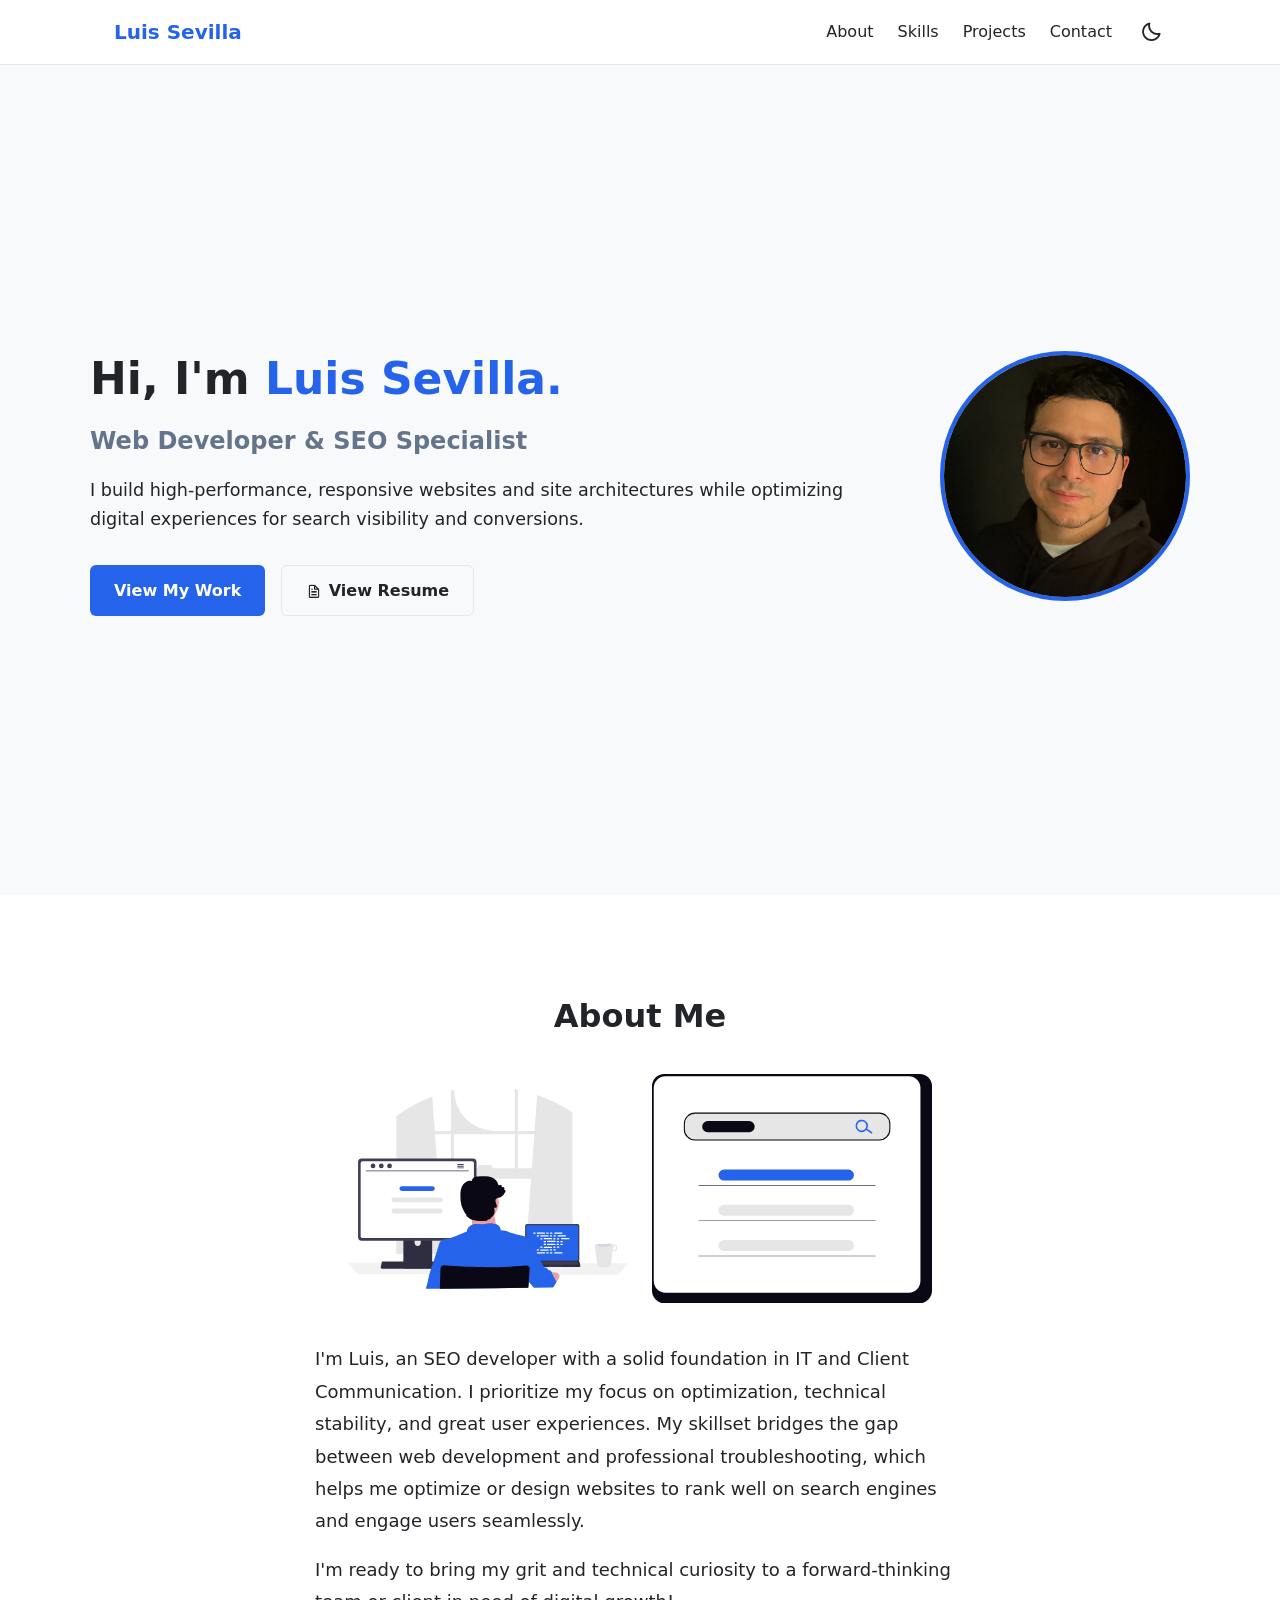
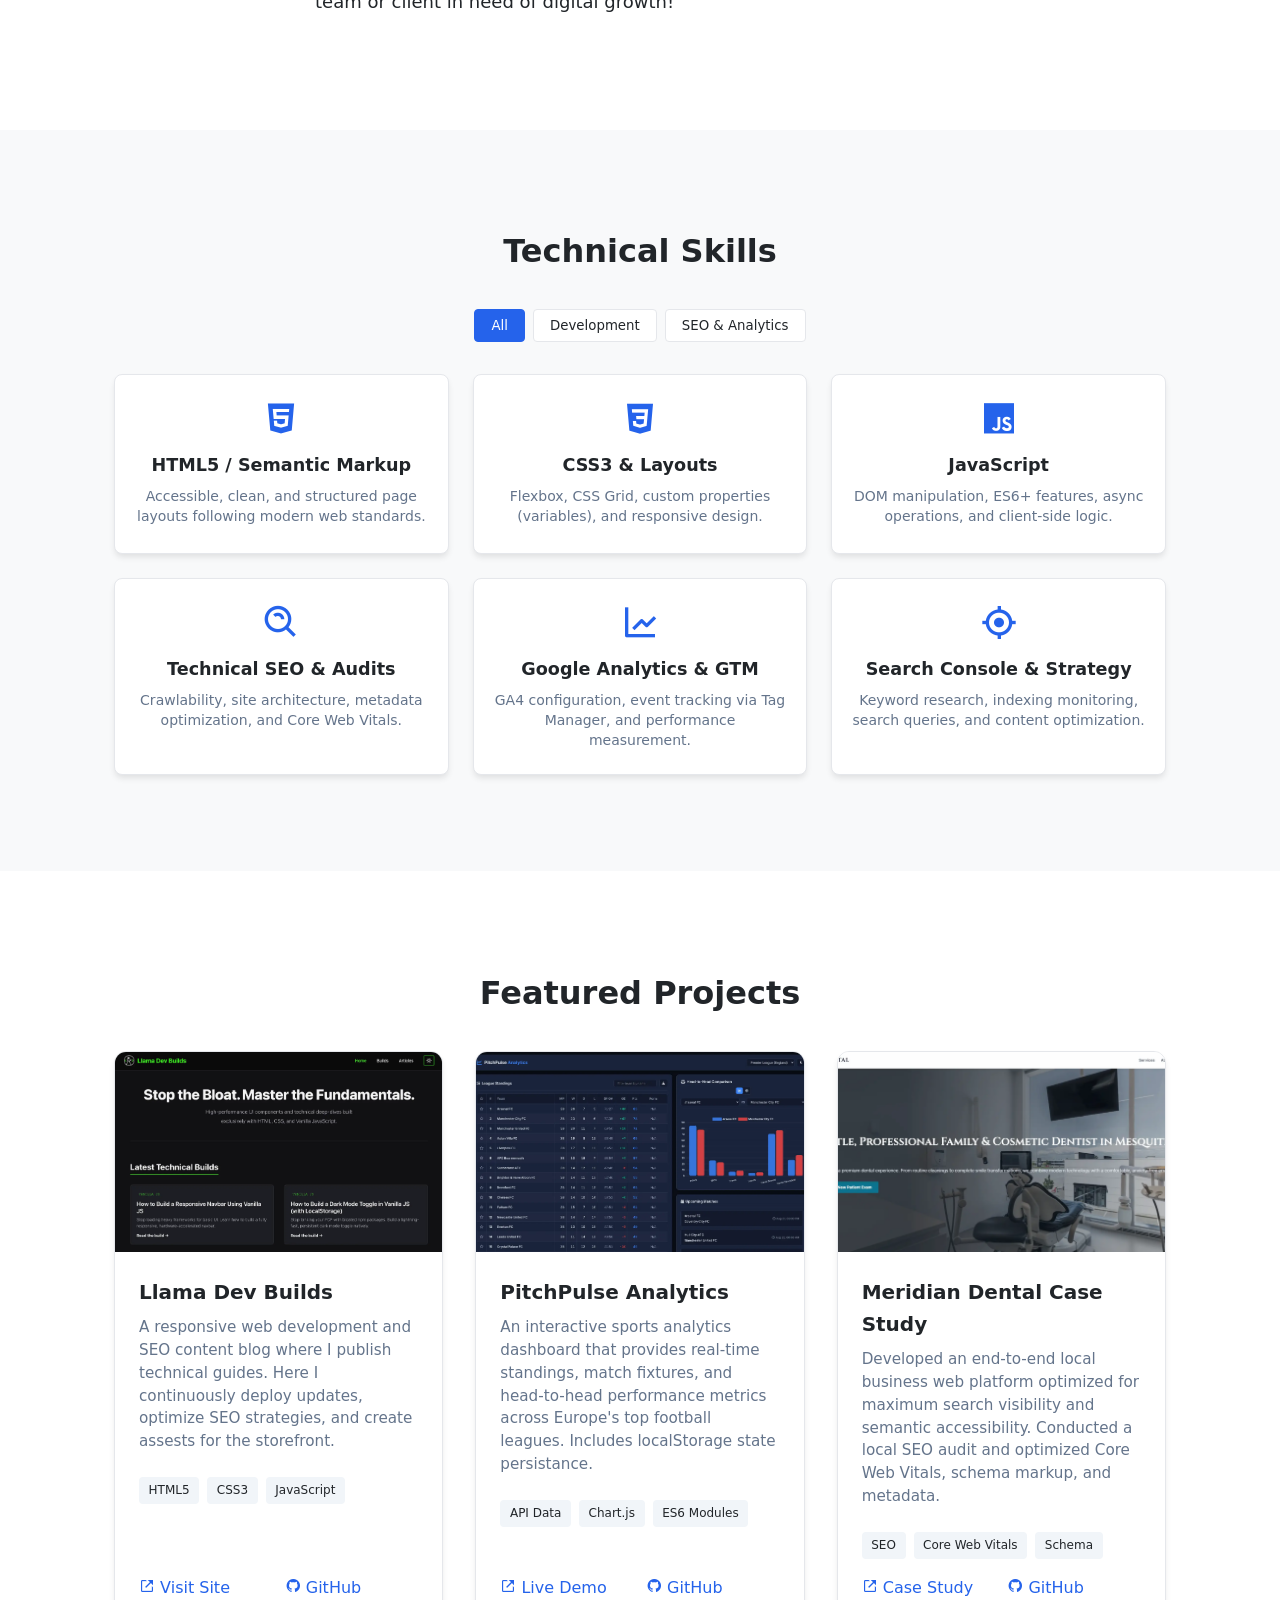
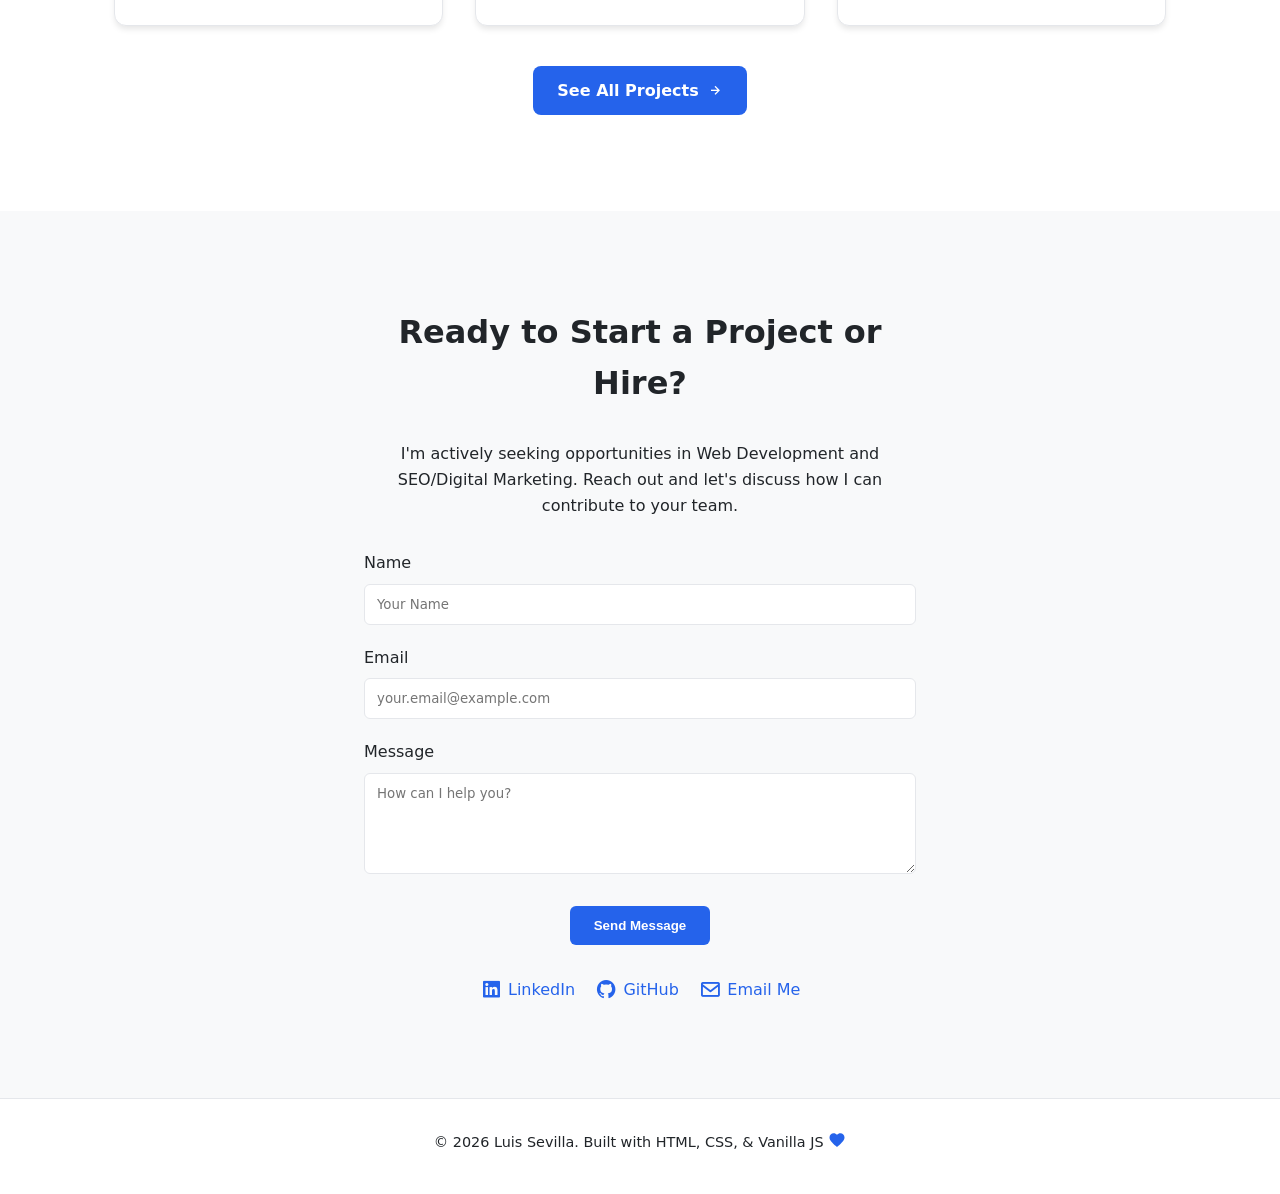
==== commit f338f68c: "Added new project, updated text, tested links." ====
--- a/index.html
+++ b/index.html
@@ -29,6 +29,7 @@
     </script>
 
     <!-- STYLESHEETS/FONTS -->
+    <link rel="icon" type="image/svg+xml" href="favicon.svg" />
     <link
       href="https://unpkg.com/boxicons@2.1.4/css/boxicons.min.css"
       rel="stylesheet"
@@ -80,7 +81,7 @@
             <div class="hero-cta">
               <a href="#projects" class="btn primary-btn">View My Work</a>
               <a
-                href="resume-placeholder.pdf"
+                href="Luis_Sevilla_Resume.docx.pdf"
                 target="_blank"
                 rel="noopener noreferrer"
                 class="btn secondary-btn"
@@ -117,8 +118,8 @@
             </div>
           </div>
           <p class="about-text">
-            I'm Luis, an SEO developer with a solid foundation in IT and
-            Customer Service. I prioritize my focus on optimization, technical
+            I'm Luis, an SEO developer with a solid foundation in IT and Client
+            Communication. I prioritize my focus on optimization, technical
             stability, and great user experiences. My skillset bridges the gap
             between web development and professional troubleshooting, which
             helps me optimize or design websites to rank well on search engines
@@ -233,19 +234,20 @@
             <!-- Project 1 -->
             <article class="project-card project-image">
               <img
-                src="Images/digibank.webp"
-                alt="Interactive Digital Bank web application"
+                src="Images/llamadevbuilds.webp"
+                alt="Content blog with technical guides on using vanilla JS"
                 width="800"
                 height="450"
                 loading="lazy"
                 decoding="async"
               />
               <div class="project-content">
-                <h3>DigiBank Finance</h3>
+                <h3>Llama Dev Builds</h3>
                 <p>
-                  A responsive fintech web application where I demonstrate
-                  advanced DOM manipulation, real-time data calculations,
-                  asynchronous session control, and dynamic data visualization.
+                  A responsive web development and SEO content blog where I
+                  publish technical guides. Here I continuously deploy updates,
+                  optimize SEO strategies, and create assests for the
+                  storefront.
                 </p>
                 <ul class="tech-tags">
                   <li>HTML5</li>
@@ -254,14 +256,14 @@
                 </ul>
                 <div class="project-links">
                   <a
-                    href="https://user-lu.github.io/digibank-app-PROJECT/"
-                    target="_blank"
-                    rel="noopener noreferrer"
-                  >
-                    <i class="bx bx-link-external"></i> Live Demo
-                  </a>
-                  <a
-                    href="https://github.com/user-lu/digibank-app-PROJECT"
+                    href="https://llamadevbuilds.com/"
+                    target="_blank"
+                    rel="noopener noreferrer"
+                  >
+                    <i class="bx bx-link-external"></i> Visit Site
+                  </a>
+                  <a
+                    href="https://github.com/user-lu/LlamaDevBuilds-blog"
                     target="_blank"
                     rel="noopener noreferrer"
                   >
@@ -287,6 +289,7 @@
                   An interactive sports analytics dashboard that provides
                   real-time standings, match fixtures, and head-to-head
                   performance metrics across Europe's top football leagues.
+                  Includes localStorage state persistance.
                 </p>
                 <ul class="tech-tags">
                   <li>API Data</li>
@@ -323,11 +326,12 @@
                 decoding="async"
               />
               <div class="project-content">
-                <h3>SEO Audit & Optimization</h3>
+                <h3>Meridian Dental Case Study</h3>
                 <p>
-                  Conducted a technical audit on a mock business fixing Core Web
-                  Vitals, schema markup, and metadata. Mainly used to sharpen my
-                  SEO skills and strategies to rank a site.
+                  Developed an end-to-end local business web platform optimized
+                  for maximum search visibility and semantic accessibility.
+                  Conducted a local SEO audit and optimized Core Web Vitals,
+                  schema markup, and metadata.
                 </p>
                 <ul class="tech-tags">
                   <li>SEO</li>
@@ -424,7 +428,7 @@
 
           <div class="social-links">
             <a
-              href="https://www.linkedin.com/in/luis-sevilla-0401/"
+              href="https://www.linkedin.com/in/luis-sevilla-dev/"
               target="_blank"
               rel="noopener noreferrer"
               class="social-link"
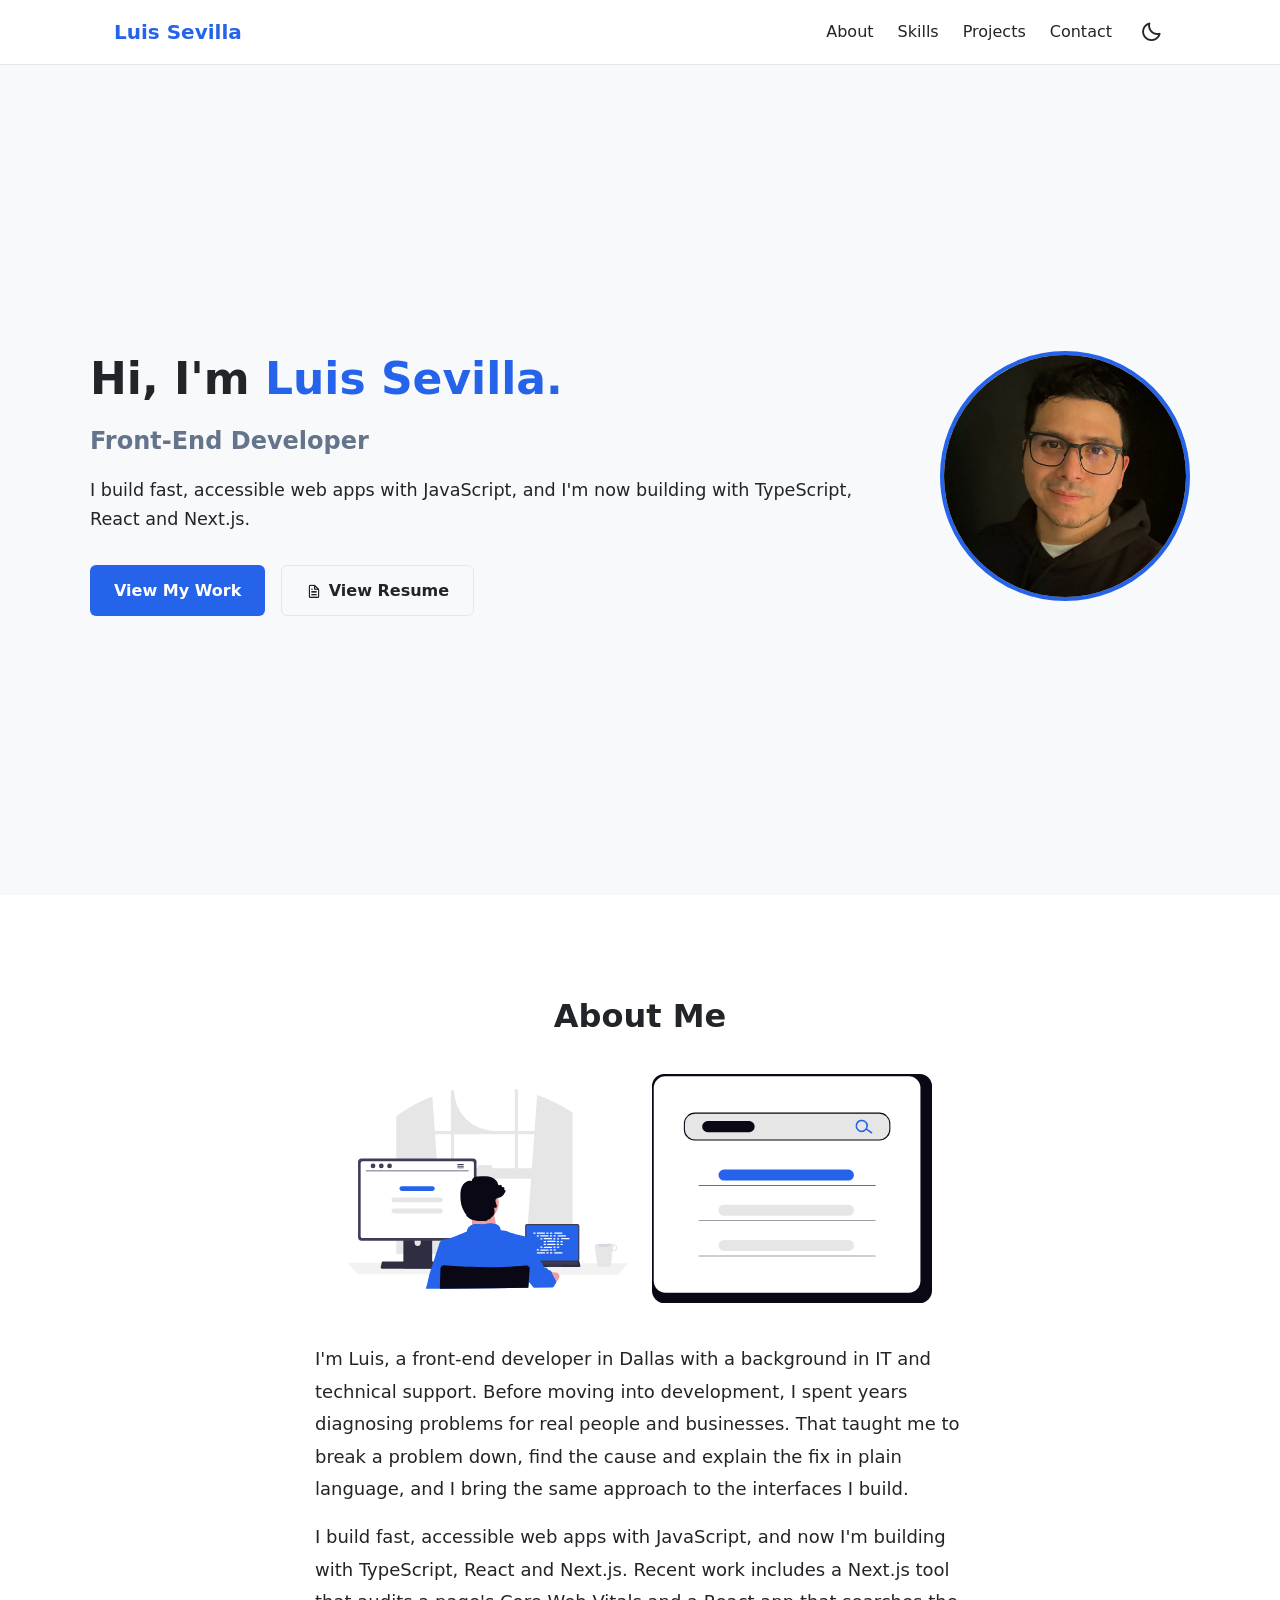
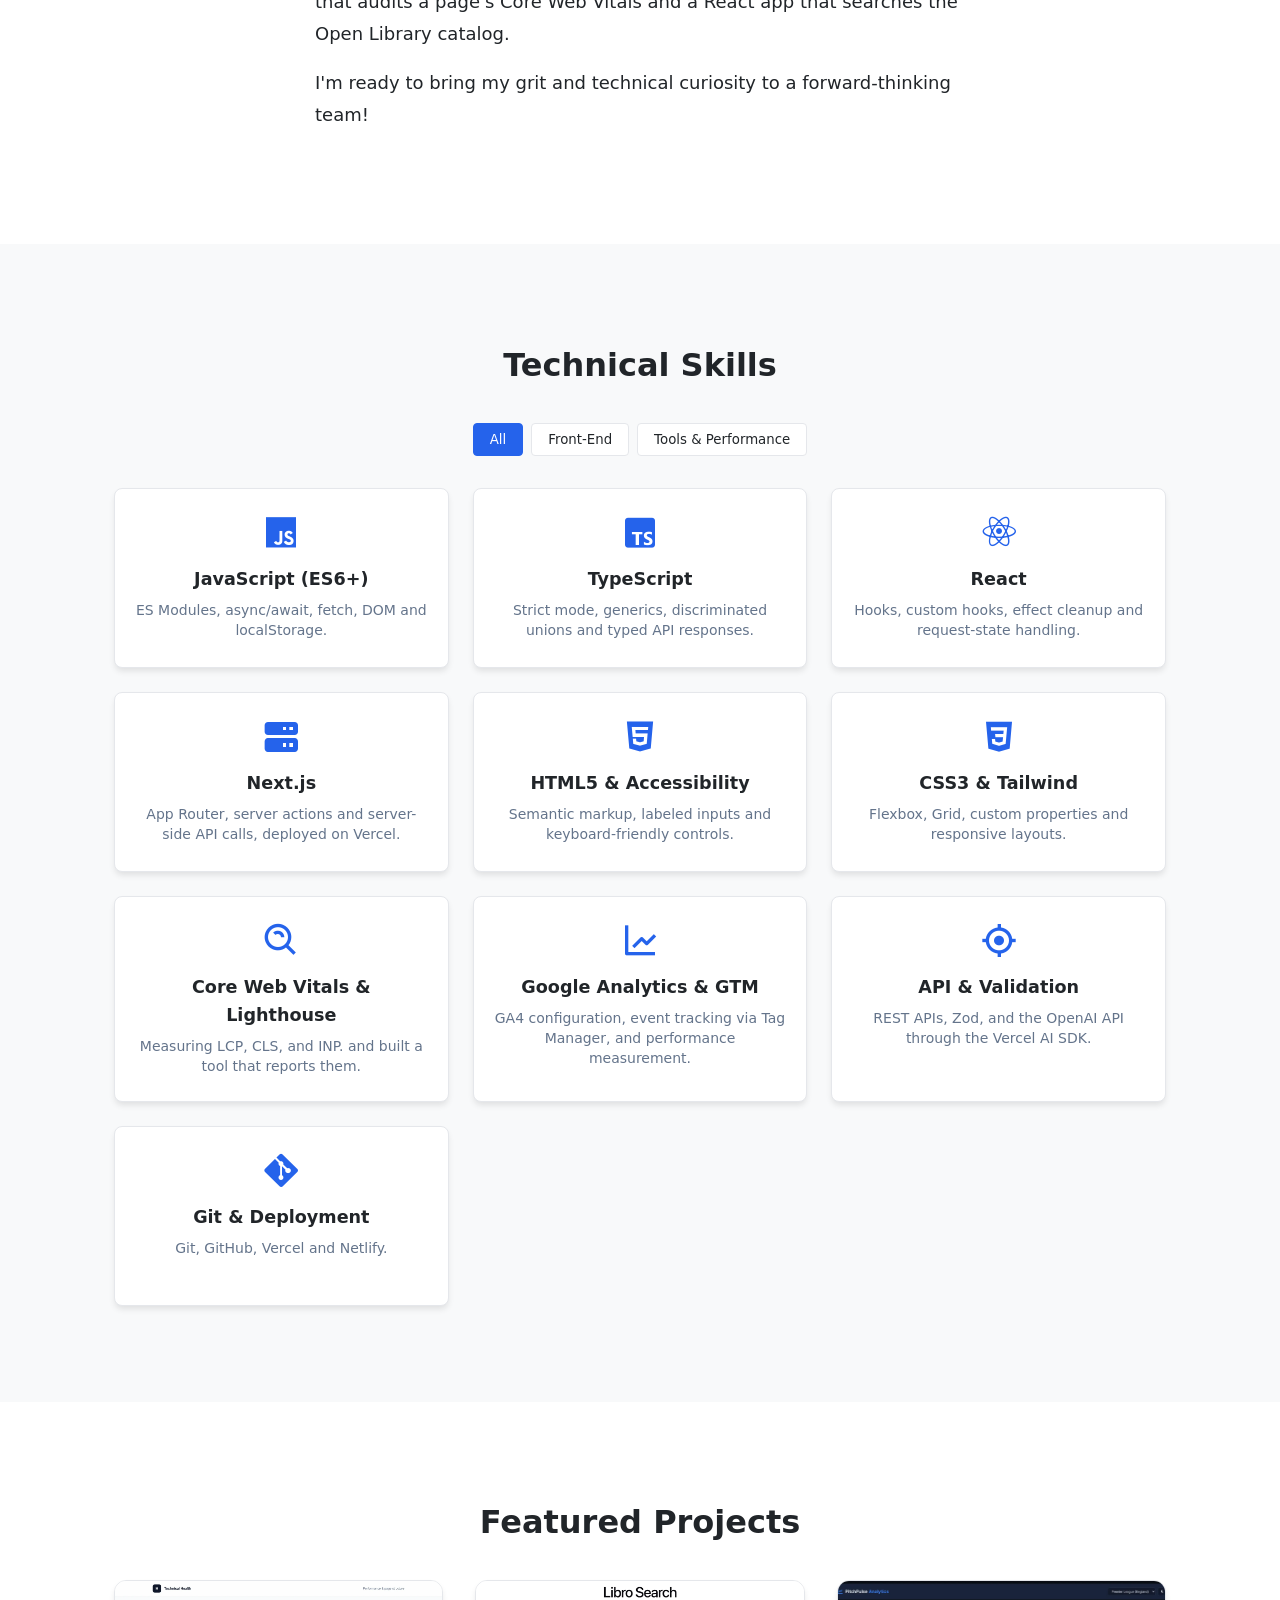
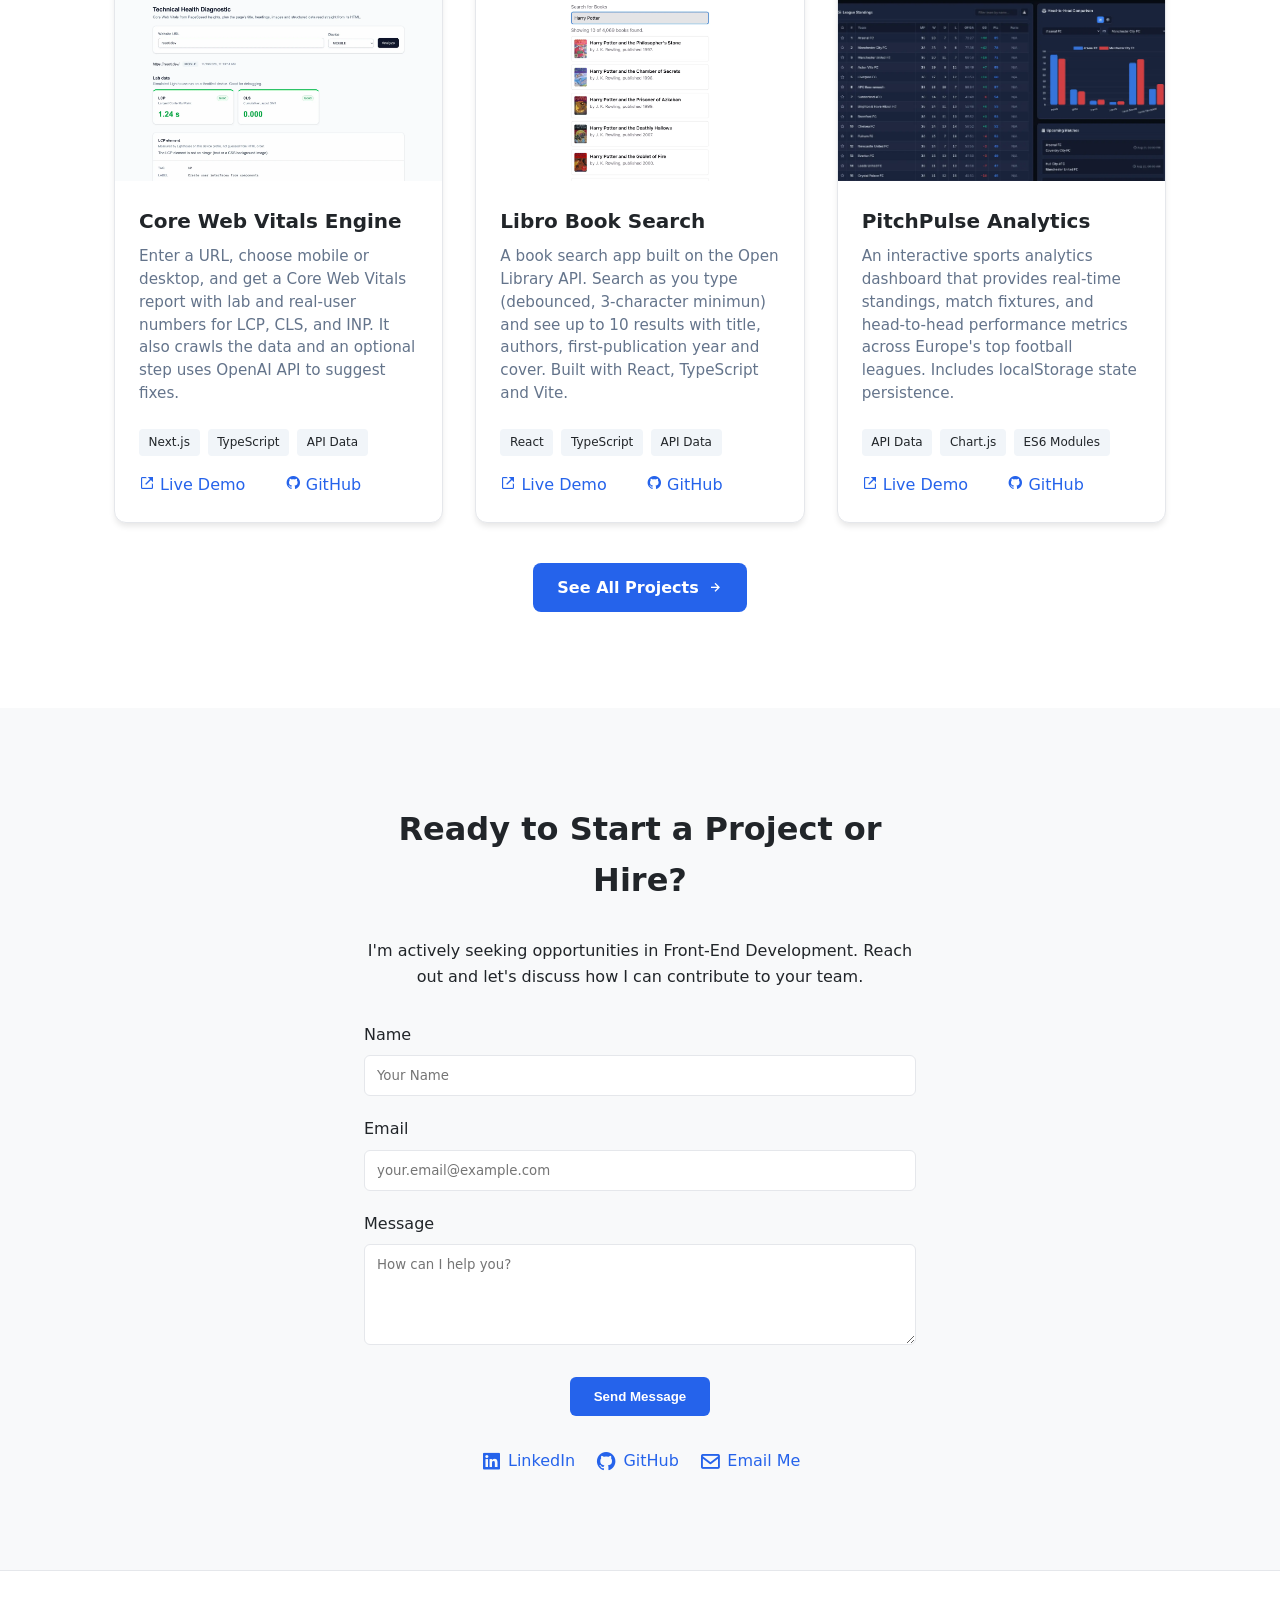
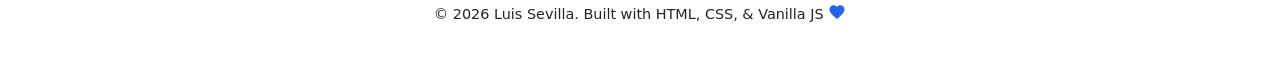
==== commit 19e973dd: "Updated projects section, more projects section, about me text, hero text, and added updated resume" ====
--- a/index.html
+++ b/index.html
@@ -3,20 +3,17 @@
   <head>
     <meta charset="UTF-8" />
     <meta name="viewport" content="width=device-width, initial-scale=1.0" />
-    <title>Luis Sevilla | Web Developer & SEO Specialist</title>
+    <title>Luis Sevilla | Front-End Developer</title>
     <meta
       name="description"
-      content="Portfolio of Luis Sevilla, a Web Developer and SEO Specialist specializing in fast, responsive, and search-optimized web applications."
+      content="Portfolio of Luis Sevilla, a front-Eend developer building fast, accessible web apps with JavaScript, TypeScript, React and Next.js."
     />
 
     <!-- OPEN GRAPH META TAGS-->
-    <meta
-      property="og:title"
-      content="Luis Sevilla | Web Developer & SEO Specialist"
-    />
+    <meta property="og:title" content="Luis Sevilla | Front-End Developer" />
     <meta
       property="og:description"
-      content="Check out my web development projects and SEO case studies."
+      content="Front-end projects built with JavaScript, TypeScript, React and Next.js."
     />
     <meta property="og:type" content="website" />
 
@@ -72,16 +69,15 @@
         <div class="hero-container">
           <div class="hero-text">
             <h1>Hi, I'm <span class="highlight">Luis Sevilla.</span></h1>
-            <h2>Web Developer & SEO Specialist</h2>
+            <h2>Front-End Developer</h2>
             <p>
-              I build high-performance, responsive websites and site
-              architectures while optimizing digital experiences for search
-              visibility and conversions.
+              I build fast, accessible web apps with JavaScript, and I'm now
+              building with TypeScript, React and Next.js.
             </p>
             <div class="hero-cta">
               <a href="#projects" class="btn primary-btn">View My Work</a>
               <a
-                href="Luis_Sevilla_Resume.docx.pdf"
+                href="Luis_Sevilla_Resume27.pdf"
                 target="_blank"
                 rel="noopener noreferrer"
                 class="btn secondary-btn"
@@ -118,16 +114,21 @@
             </div>
           </div>
           <p class="about-text">
-            I'm Luis, an SEO developer with a solid foundation in IT and Client
-            Communication. I prioritize my focus on optimization, technical
-            stability, and great user experiences. My skillset bridges the gap
-            between web development and professional troubleshooting, which
-            helps me optimize or design websites to rank well on search engines
-            and engage users seamlessly.
+            I'm Luis, a front-end developer in Dallas with a background in IT
+            and technical support. Before moving into development, I spent years
+            diagnosing problems for real people and businesses. That taught me
+            to break a problem down, find the cause and explain the fix in plain
+            language, and I bring the same approach to the interfaces I build.
+          </p>
+          <p class="about-text">
+            I build fast, accessible web apps with JavaScript, and now I'm
+            building with TypeScript, React and Next.js. Recent work includes a
+            Next.js tool that audits a page's Core Web Vitals and a React app
+            that searches the Open Library catalog.
           </p>
           <p class="about-text">
             I'm ready to bring my grit and technical curiosity to a
-            forward-thinking team or client in need of digital growth!
+            forward-thinking team!
           </p>
         </div>
       </section>
@@ -144,63 +145,98 @@
             aria-label="Skill categories"
           >
             <button class="filter-btn active" data-filter="all">All</button>
-            <button class="filter-btn" data-filter="dev">Development</button>
-            <button class="filter-btn" data-filter="seo">
-              SEO & Analytics
+            <button class="filter-btn" data-filter="dev">Front-End</button>
+            <button class="filter-btn" data-filter="tool">
+              Tools & Performance
             </button>
           </div>
 
           <div class="skills-grid" id="skillsGrid">
             <!-- Skill Card 1 -->
             <div class="skill-card" data-category="dev">
-              <i class="bx bxl-html5 skill-icon" aria-hidden="true"></i>
-              <div class="skill-content">
-                <h3 class="skill-title">HTML5 / Semantic Markup</h3>
-                <p class="skill-desc">
-                  Accessible, clean, and structured page layouts following
-                  modern web standards.
+              <i class="bx bxl-javascript skill-icon" aria-hidden="true"></i>
+              <div class="skill-content">
+                <h3 class="skill-title">JavaScript (ES6+)</h3>
+                <p class="skill-desc">
+                  ES Modules, async/await, fetch, DOM and localStorage.
                 </p>
               </div>
             </div>
 
             <!-- Skill Card 2 -->
             <div class="skill-card" data-category="dev">
-              <i class="bx bxl-css3 skill-icon" aria-hidden="true"></i>
-              <div class="skill-content">
-                <h3 class="skill-title">CSS3 & Layouts</h3>
-                <p class="skill-desc">
-                  Flexbox, CSS Grid, custom properties (variables), and
-                  responsive design.
+              <i class="bx bxl-typescript skill-icon" aria-hidden="true"></i>
+              <div class="skill-content">
+                <h3 class="skill-title">TypeScript</h3>
+                <p class="skill-desc">
+                  Strict mode, generics, discriminated unions and typed API
+                  responses.
                 </p>
               </div>
             </div>
 
             <!-- Skill Card 3 -->
             <div class="skill-card" data-category="dev">
-              <i class="bx bxl-javascript skill-icon" aria-hidden="true"></i>
-              <div class="skill-content">
-                <h3 class="skill-title">JavaScript</h3>
-                <p class="skill-desc">
-                  DOM manipulation, ES6+ features, async operations, and
-                  client-side logic.
+              <i class="bx bxl-react skill-icon" aria-hidden="true"></i>
+              <div class="skill-content">
+                <h3 class="skill-title">React</h3>
+                <p class="skill-desc">
+                  Hooks, custom hooks, effect cleanup and request-state
+                  handling.
                 </p>
               </div>
             </div>
 
             <!-- Skill Card 4 -->
-            <div class="skill-card" data-category="seo">
+            <div class="skill-card" data-category="dev">
+              <i class="bx bxs-server skill-icon" aria-hidden="true"></i>
+              <div class="skill-content">
+                <h3 class="skill-title">Next.js</h3>
+                <p class="skill-desc">
+                  App Router, server actions and server-side API calls, deployed
+                  on Vercel.
+                </p>
+              </div>
+            </div>
+
+            <!-- Skill Card 5 -->
+            <div class="skill-card" data-category="dev">
+              <i class="bx bxl-html5 skill-icon" aria-hidden="true"></i>
+              <div class="skill-content">
+                <h3 class="skill-title">HTML5 & Accessibility</h3>
+                <p class="skill-desc">
+                  Semantic markup, labeled inputs and keyboard-friendly
+                  controls.
+                </p>
+              </div>
+            </div>
+
+            <!-- Skill Card 6 -->
+            <div class="skill-card" data-category="dev">
+              <i class="bx bxl-css3 skill-icon" aria-hidden="true"></i>
+              <div class="skill-content">
+                <h3 class="skill-title">CSS3 & Tailwind</h3>
+                <p class="skill-desc">
+                  Flexbox, Grid, custom properties and responsive layouts.
+                </p>
+              </div>
+            </div>
+
+            <!-- Tools and Performance -->
+            <!-- Skill Card 7 -->
+            <div class="skill-card" data-category="tool">
               <i class="bx bx-search-alt skill-icon" aria-hidden="true"></i>
               <div class="skill-content">
-                <h3 class="skill-title">Technical SEO & Audits</h3>
-                <p class="skill-desc">
-                  Crawlability, site architecture, metadata optimization, and
-                  Core Web Vitals.
-                </p>
-              </div>
-            </div>
-
-            <!-- Skill Card 5 -->
-            <div class="skill-card" data-category="seo">
+                <h3 class="skill-title">Core Web Vitals & Lighthouse</h3>
+                <p class="skill-desc">
+                  Measuring LCP, CLS, and INP. and built a tool that reports
+                  them.
+                </p>
+              </div>
+            </div>
+
+            <!-- Skill Card 8 -->
+            <div class="skill-card" data-category="tool">
               <i class="bx bx-line-chart skill-icon" aria-hidden="true"></i>
               <div class="skill-content">
                 <h3 class="skill-title">Google Analytics & GTM</h3>
@@ -211,15 +247,21 @@
               </div>
             </div>
 
-            <!-- Skill Card 6 -->
-            <div class="skill-card" data-category="seo">
+            <!-- Skill Card 9 -->
+            <div class="skill-card" data-category="tool">
               <i class="bx bx-target-lock skill-icon" aria-hidden="true"></i>
               <div class="skill-content">
-                <h3 class="skill-title">Search Console & Strategy</h3>
-                <p class="skill-desc">
-                  Keyword research, indexing monitoring, search queries, and
-                  content optimization.
-                </p>
+                <h3 class="skill-title">API & Validation</h3>
+                <p class="skill-desc">
+                  REST APIs, Zod, and the OpenAI API through the Vercel AI SDK.
+                </p>
+              </div>
+            </div>
+            <div class="skill-card" data-category="tool">
+              <i class="bx bxl-git skill-icon" aria-hidden="true"></i>
+              <div class="skill-content">
+                <h3 class="skill-title">Git & Deployment</h3>
+                <p class="skill-desc">Git, GitHub, Vercel and Netlify.</p>
               </div>
             </div>
           </div>
@@ -234,36 +276,36 @@
             <!-- Project 1 -->
             <article class="project-card project-image">
               <img
-                src="Images/llamadevbuilds.webp"
-                alt="Content blog with technical guides on using vanilla JS"
+                src="Images/cwv-image.webp"
+                alt="Core Web Vitals tool"
                 width="800"
                 height="450"
                 loading="lazy"
                 decoding="async"
               />
               <div class="project-content">
-                <h3>Llama Dev Builds</h3>
+                <h3>Core Web Vitals Engine</h3>
                 <p>
-                  A responsive web development and SEO content blog where I
-                  publish technical guides. Here I continuously deploy updates,
-                  optimize SEO strategies, and create assests for the
-                  storefront.
+                  Enter a URL, choose mobile or desktop, and get a Core Web
+                  Vitals report with lab and real-user numbers for LCP, CLS, and
+                  INP. It also crawls the data and an optional step uses OpenAI
+                  API to suggest fixes.
                 </p>
                 <ul class="tech-tags">
-                  <li>HTML5</li>
-                  <li>CSS3</li>
-                  <li>JavaScript</li>
+                  <li>Next.js</li>
+                  <li>TypeScript</li>
+                  <li>API Data</li>
                 </ul>
                 <div class="project-links">
                   <a
-                    href="https://llamadevbuilds.com/"
+                    href="https://cwv-diagnostic-engine-three.vercel.app/"
                     target="_blank"
                     rel="noopener noreferrer"
                   >
-                    <i class="bx bx-link-external"></i> Visit Site
+                    <i class="bx bx-link-external"></i> Live Demo
                   </a>
                   <a
-                    href="https://github.com/user-lu/LlamaDevBuilds-blog"
+                    href="https://github.com/user-lu/CWV-diagnostic-engine"
                     target="_blank"
                     rel="noopener noreferrer"
                   >
@@ -274,6 +316,48 @@
             </article>
 
             <!-- Project 2 -->
+            <article class="project-card project-image">
+              <img
+                src="Images/libro-search.webp"
+                alt="Book search using Open Library API"
+                width="800"
+                height="450"
+                loading="lazy"
+                decoding="async"
+              />
+              <div class="project-content">
+                <h3>Libro Book Search</h3>
+                <p>
+                  A book search app built on the Open Library API. Search as you
+                  type (debounced, 3-character minimun) and see up to 10 results
+                  with title, authors, first-publication year and cover. Built
+                  with React, TypeScript and Vite.
+                </p>
+                <ul class="tech-tags">
+                  <li>React</li>
+                  <li>TypeScript</li>
+                  <li>API Data</li>
+                </ul>
+                <div class="project-links">
+                  <a
+                    href="https://libro-book-search.vercel.app/"
+                    target="_blank"
+                    rel="noopener noreferrer"
+                  >
+                    <i class="bx bx-link-external"></i> Live Demo
+                  </a>
+                  <a
+                    href="https://github.com/user-lu/libro-book-search"
+                    target="_blank"
+                    rel="noopener noreferrer"
+                  >
+                    <i class="bx bxl-github"></i> GitHub
+                  </a>
+                </div>
+              </div>
+            </article>
+
+            <!-- Project 3 -->
             <article class="project-card project-image">
               <img
                 src="Images/pitchpulse.webp"
@@ -289,7 +373,7 @@
                   An interactive sports analytics dashboard that provides
                   real-time standings, match fixtures, and head-to-head
                   performance metrics across Europe's top football leagues.
-                  Includes localStorage state persistance.
+                  Includes localStorage state persistence.
                 </p>
                 <ul class="tech-tags">
                   <li>API Data</li>
@@ -298,7 +382,7 @@
                 </ul>
                 <div class="project-links">
                   <a
-                    href="https://user-lu.github.io/pitchpulse-analytics/"
+                    href="https://pitchpulse-analytics.netlify.app/"
                     target="_blank"
                     rel="noopener noreferrer"
                   >
@@ -314,48 +398,6 @@
                 </div>
               </div>
             </article>
-
-            <!-- Project 3 -->
-            <article class="project-card project-image">
-              <img
-                src="Images/meridiandental.webp"
-                alt="Technical SEO performance audit preview"
-                width="800"
-                height="450"
-                loading="lazy"
-                decoding="async"
-              />
-              <div class="project-content">
-                <h3>Meridian Dental Case Study</h3>
-                <p>
-                  Developed an end-to-end local business web platform optimized
-                  for maximum search visibility and semantic accessibility.
-                  Conducted a local SEO audit and optimized Core Web Vitals,
-                  schema markup, and metadata.
-                </p>
-                <ul class="tech-tags">
-                  <li>SEO</li>
-                  <li>Core Web Vitals</li>
-                  <li>Schema</li>
-                </ul>
-                <div class="project-links">
-                  <a
-                    href="https://app.notion.com/p/Case-Study-Building-a-Local-SEO-Analytics-Driven-Site-for-Meridian-Dental-babc9d5c6ef1834b8f7181f141e54e89?source=copy_link"
-                    target="_blank"
-                    rel="noopener noreferrer"
-                  >
-                    <i class="bx bx-link-external"></i> Case Study
-                  </a>
-                  <a
-                    href="https://github.com/user-lu/meridian-dental-seo"
-                    target="_blank"
-                    rel="noopener noreferrer"
-                  >
-                    <i class="bx bxl-github"></i> GitHub
-                  </a>
-                </div>
-              </div>
-            </article>
           </div>
 
           <div class="see-more-container">
@@ -371,9 +413,8 @@
         <div class="container contact-container">
           <h2 class="section-title">Ready to Start a Project or Hire?</h2>
           <p>
-            I'm actively seeking opportunities in Web Development and
-            SEO/Digital Marketing. Reach out and let's discuss how I can
-            contribute to your team.
+            I'm actively seeking opportunities in Front-End Development. Reach
+            out and let's discuss how I can contribute to your team.
           </p>
 
           <form
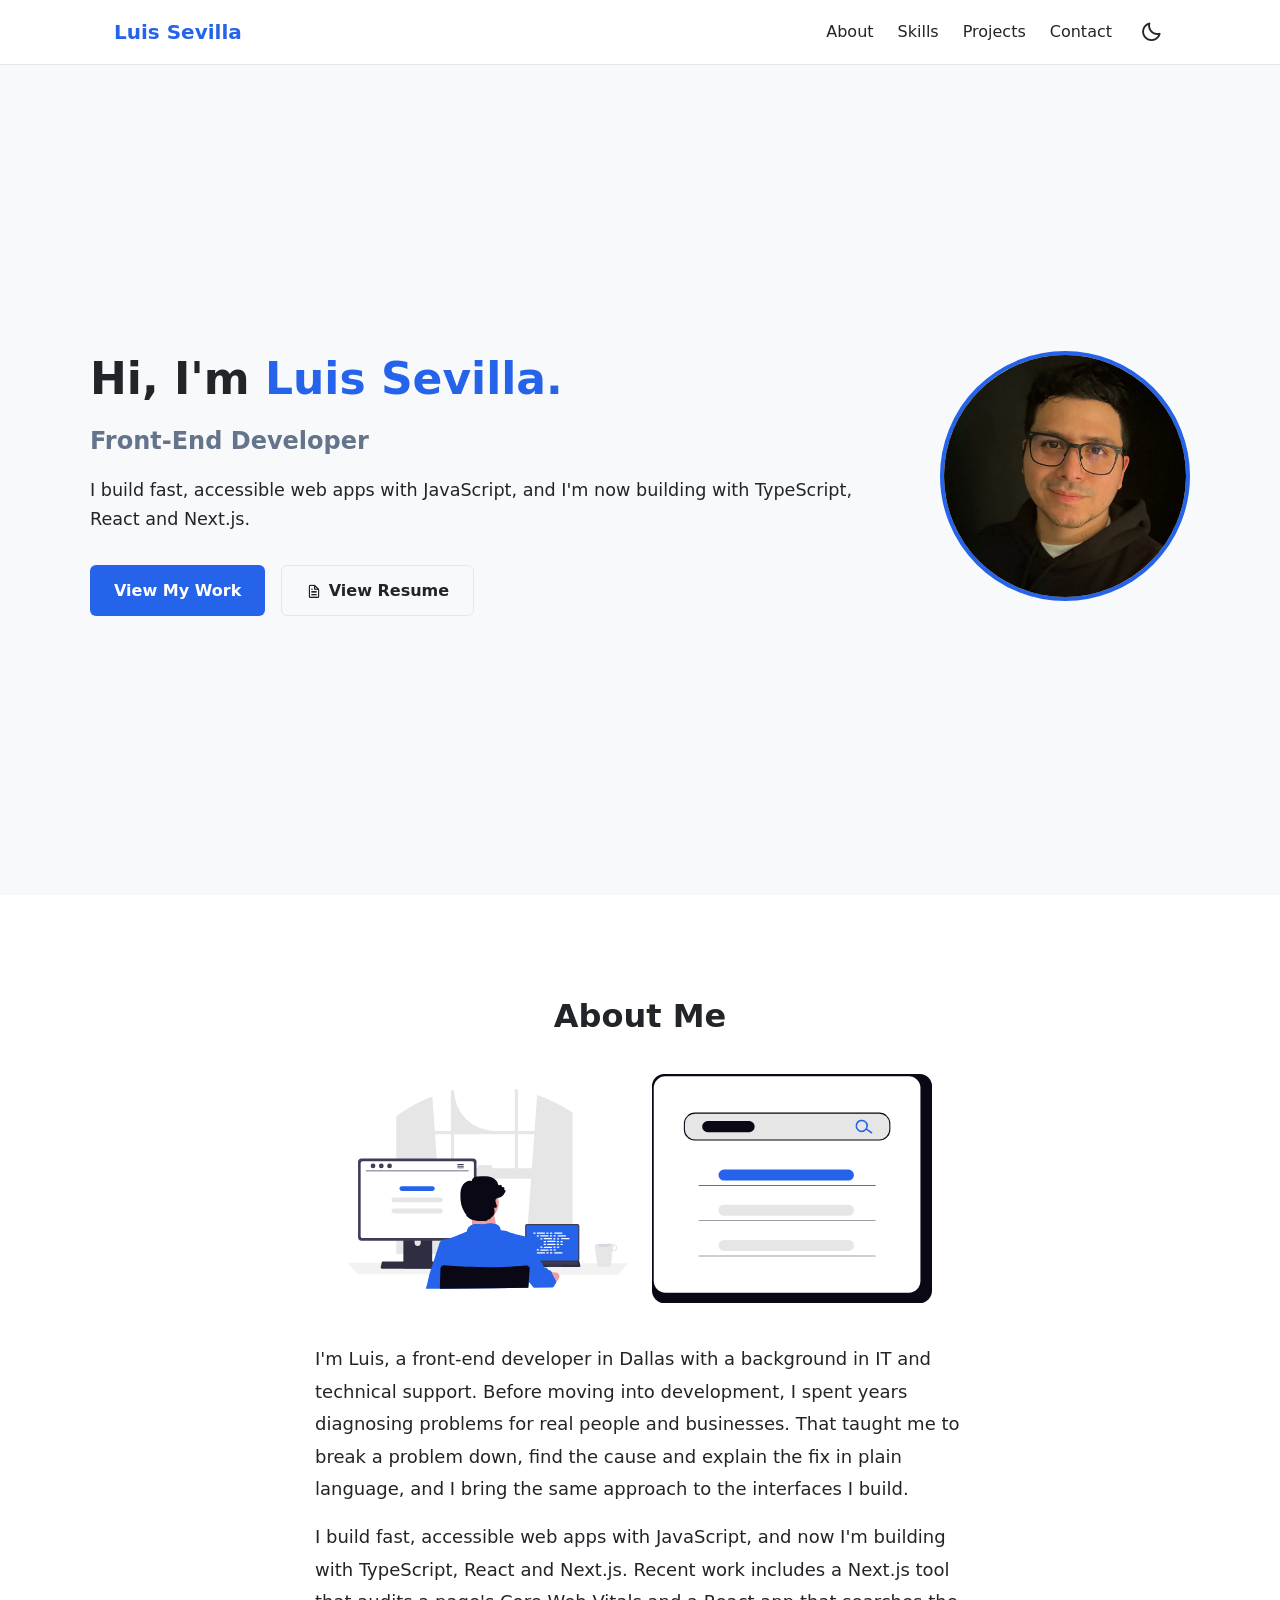
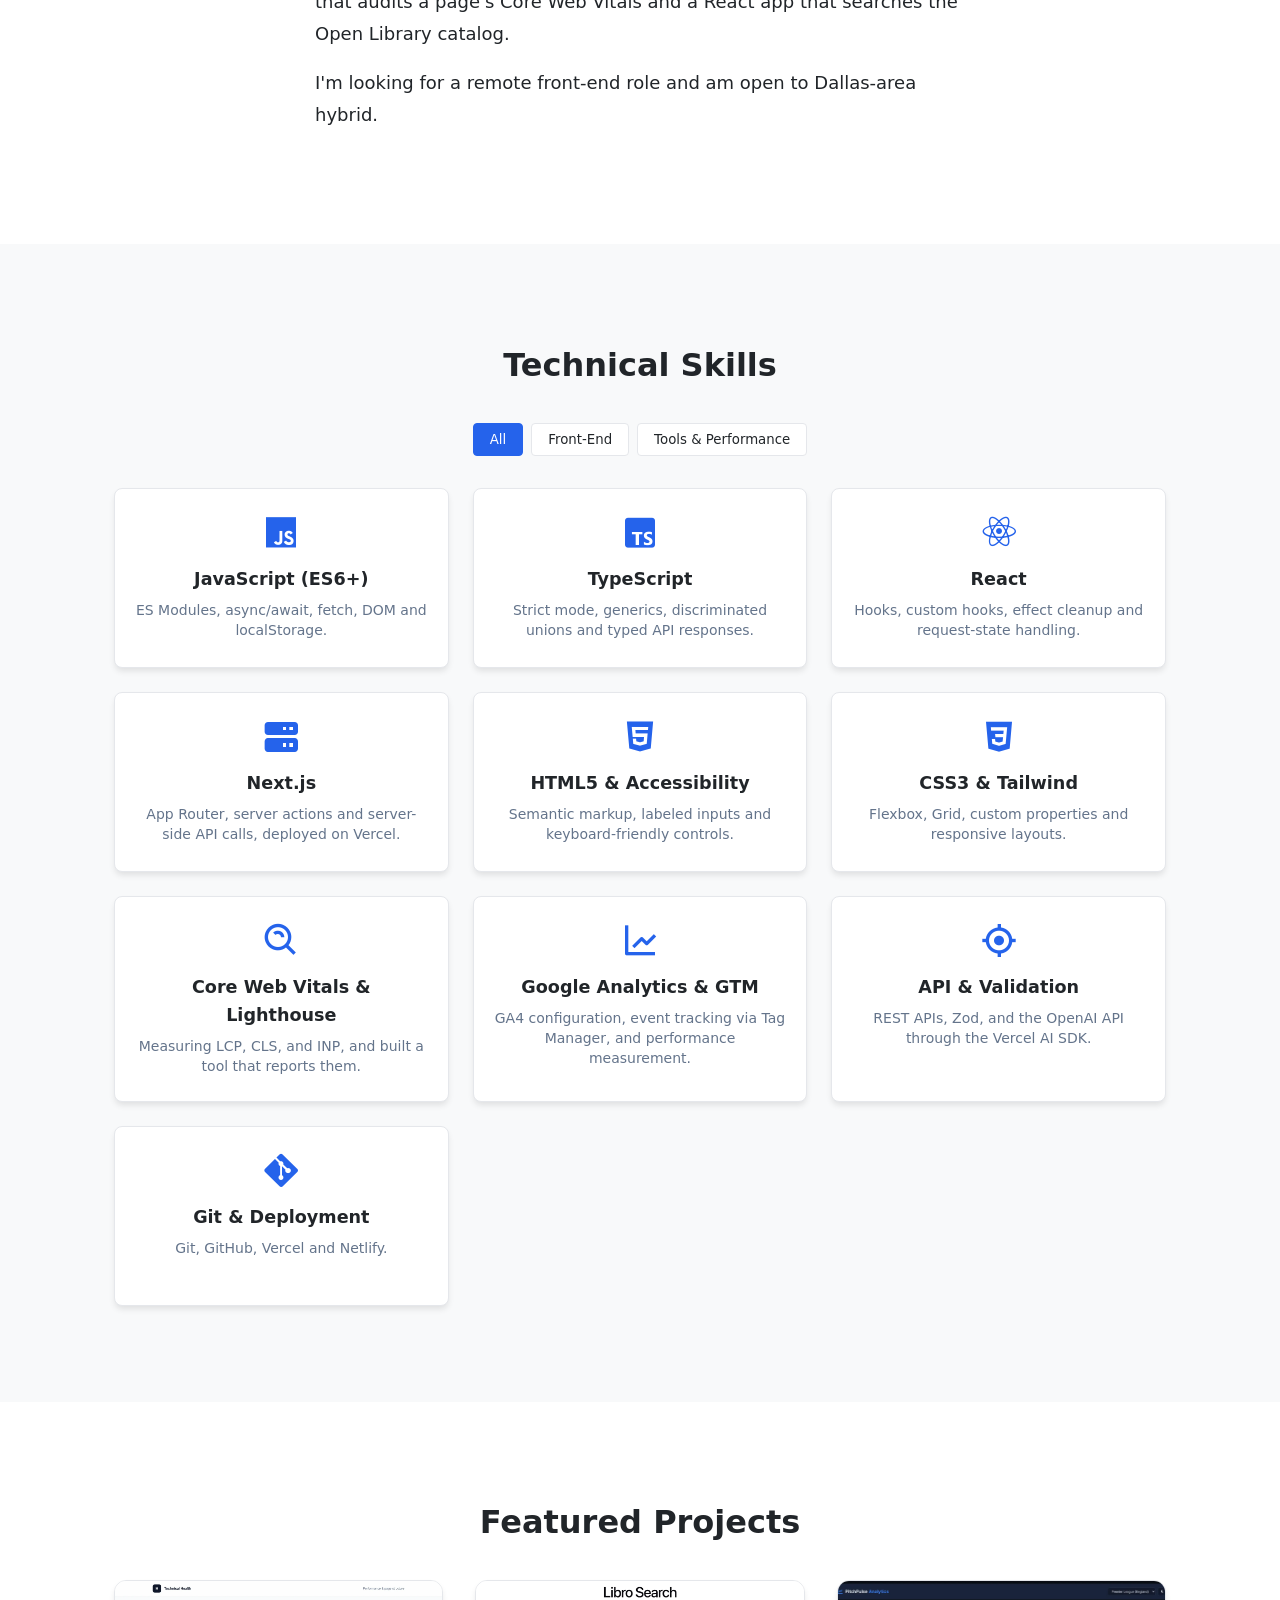
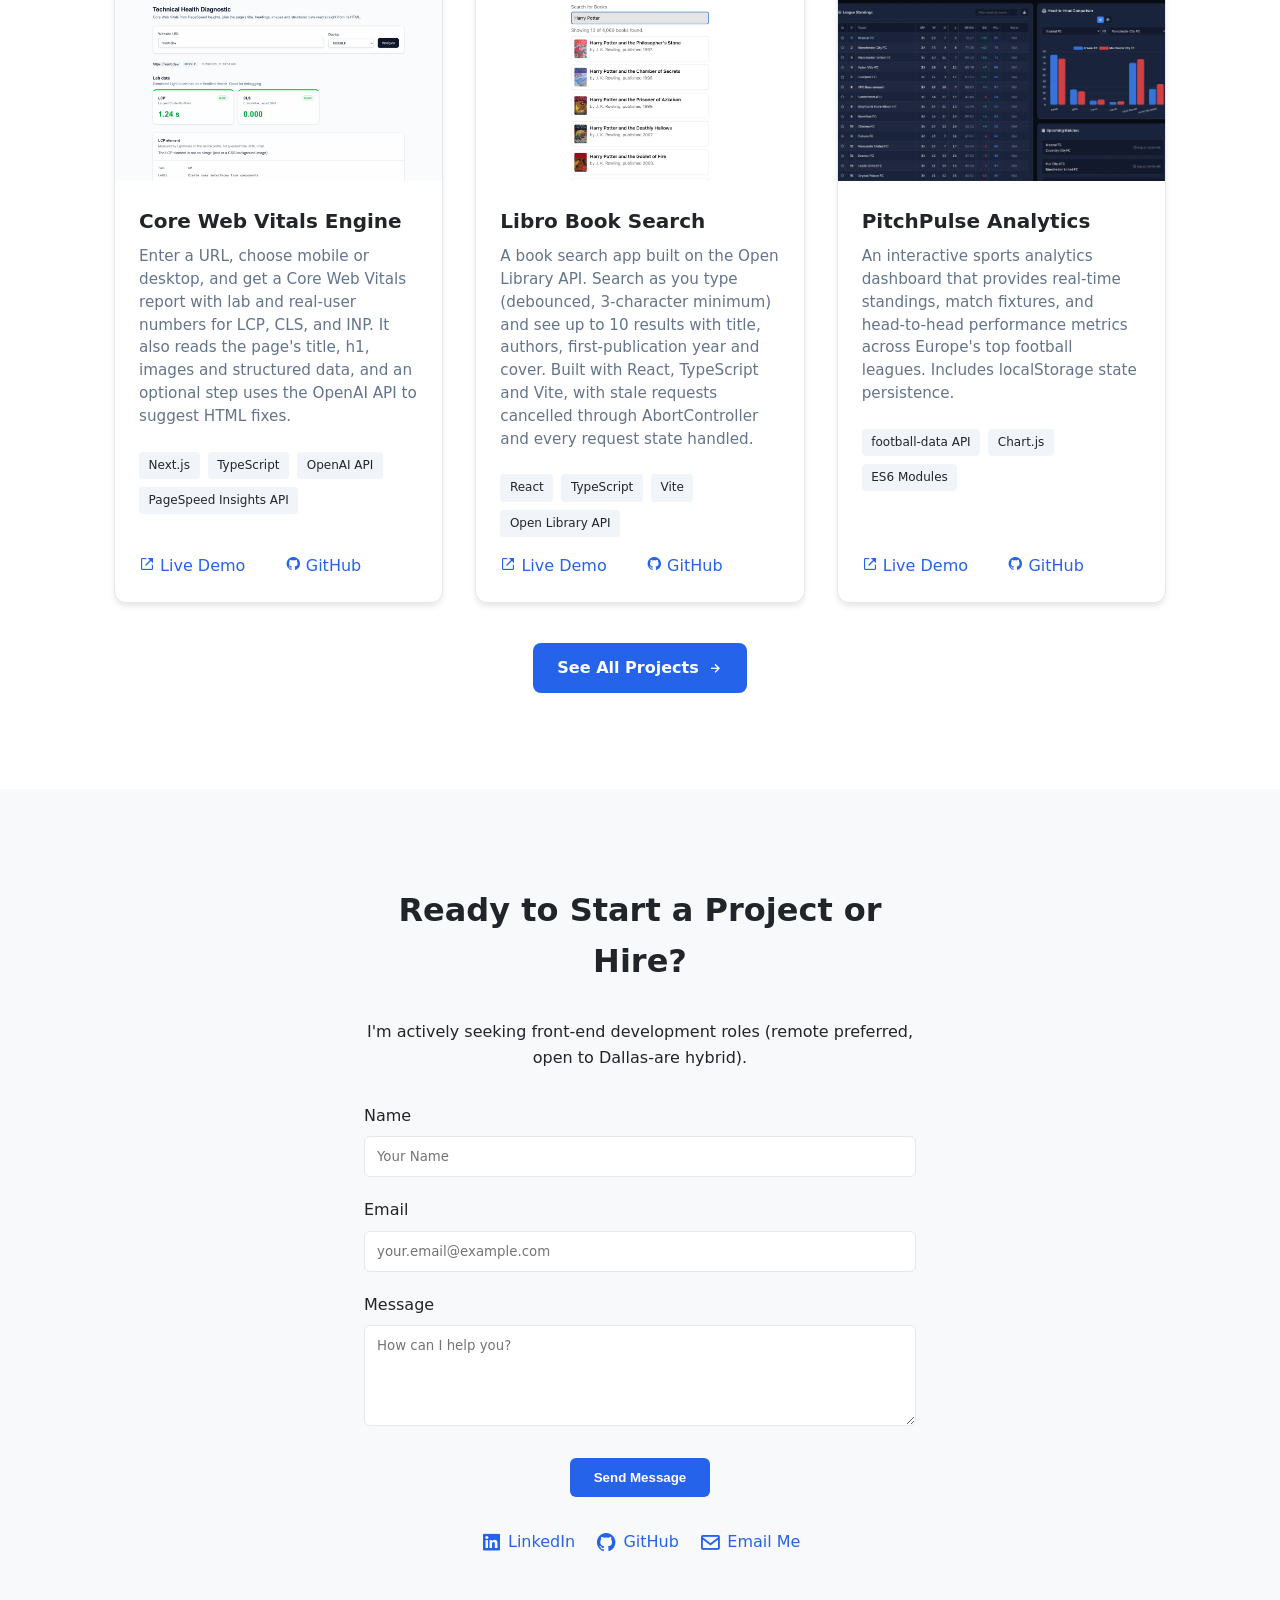
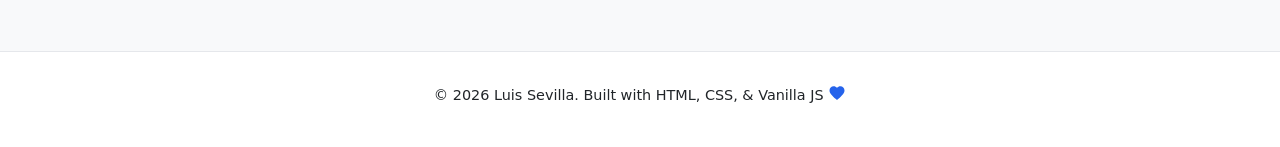
==== commit e4315e15: "Fixed typos in sections" ====
--- a/index.html
+++ b/index.html
@@ -6,7 +6,7 @@
     <title>Luis Sevilla | Front-End Developer</title>
     <meta
       name="description"
-      content="Portfolio of Luis Sevilla, a front-Eend developer building fast, accessible web apps with JavaScript, TypeScript, React and Next.js."
+      content="Portfolio of Luis Sevilla, a front-end developer building fast, accessible web apps with JavaScript, TypeScript, React and Next.js."
     />
 
     <!-- OPEN GRAPH META TAGS-->
@@ -127,8 +127,8 @@
             that searches the Open Library catalog.
           </p>
           <p class="about-text">
-            I'm ready to bring my grit and technical curiosity to a
-            forward-thinking team!
+            I'm looking for a remote front-end role and am open to Dallas-area
+            hybrid.
           </p>
         </div>
       </section>
@@ -229,7 +229,7 @@
               <div class="skill-content">
                 <h3 class="skill-title">Core Web Vitals & Lighthouse</h3>
                 <p class="skill-desc">
-                  Measuring LCP, CLS, and INP. and built a tool that reports
+                  Measuring LCP, CLS, and INP, and built a tool that reports
                   them.
                 </p>
               </div>
@@ -288,13 +288,15 @@
                 <p>
                   Enter a URL, choose mobile or desktop, and get a Core Web
                   Vitals report with lab and real-user numbers for LCP, CLS, and
-                  INP. It also crawls the data and an optional step uses OpenAI
-                  API to suggest fixes.
+                  INP. It also reads the page's title, h1, images and structured
+                  data, and an optional step uses the OpenAI API to suggest HTML
+                  fixes.
                 </p>
                 <ul class="tech-tags">
                   <li>Next.js</li>
                   <li>TypeScript</li>
-                  <li>API Data</li>
+                  <li>OpenAI API</li>
+                  <li>PageSpeed Insights API</li>
                 </ul>
                 <div class="project-links">
                   <a
@@ -329,14 +331,16 @@
                 <h3>Libro Book Search</h3>
                 <p>
                   A book search app built on the Open Library API. Search as you
-                  type (debounced, 3-character minimun) and see up to 10 results
+                  type (debounced, 3-character minimum) and see up to 10 results
                   with title, authors, first-publication year and cover. Built
-                  with React, TypeScript and Vite.
+                  with React, TypeScript and Vite, with stale requests cancelled
+                  through AbortController and every request state handled.
                 </p>
                 <ul class="tech-tags">
                   <li>React</li>
                   <li>TypeScript</li>
-                  <li>API Data</li>
+                  <li>Vite</li>
+                  <li>Open Library API</li>
                 </ul>
                 <div class="project-links">
                   <a
@@ -376,7 +380,7 @@
                   Includes localStorage state persistence.
                 </p>
                 <ul class="tech-tags">
-                  <li>API Data</li>
+                  <li>football-data API</li>
                   <li>Chart.js</li>
                   <li>ES6 Modules</li>
                 </ul>
@@ -413,8 +417,8 @@
         <div class="container contact-container">
           <h2 class="section-title">Ready to Start a Project or Hire?</h2>
           <p>
-            I'm actively seeking opportunities in Front-End Development. Reach
-            out and let's discuss how I can contribute to your team.
+            I'm actively seeking front-end development roles (remote preferred,
+            open to Dallas-are hybrid).
           </p>
 
           <form
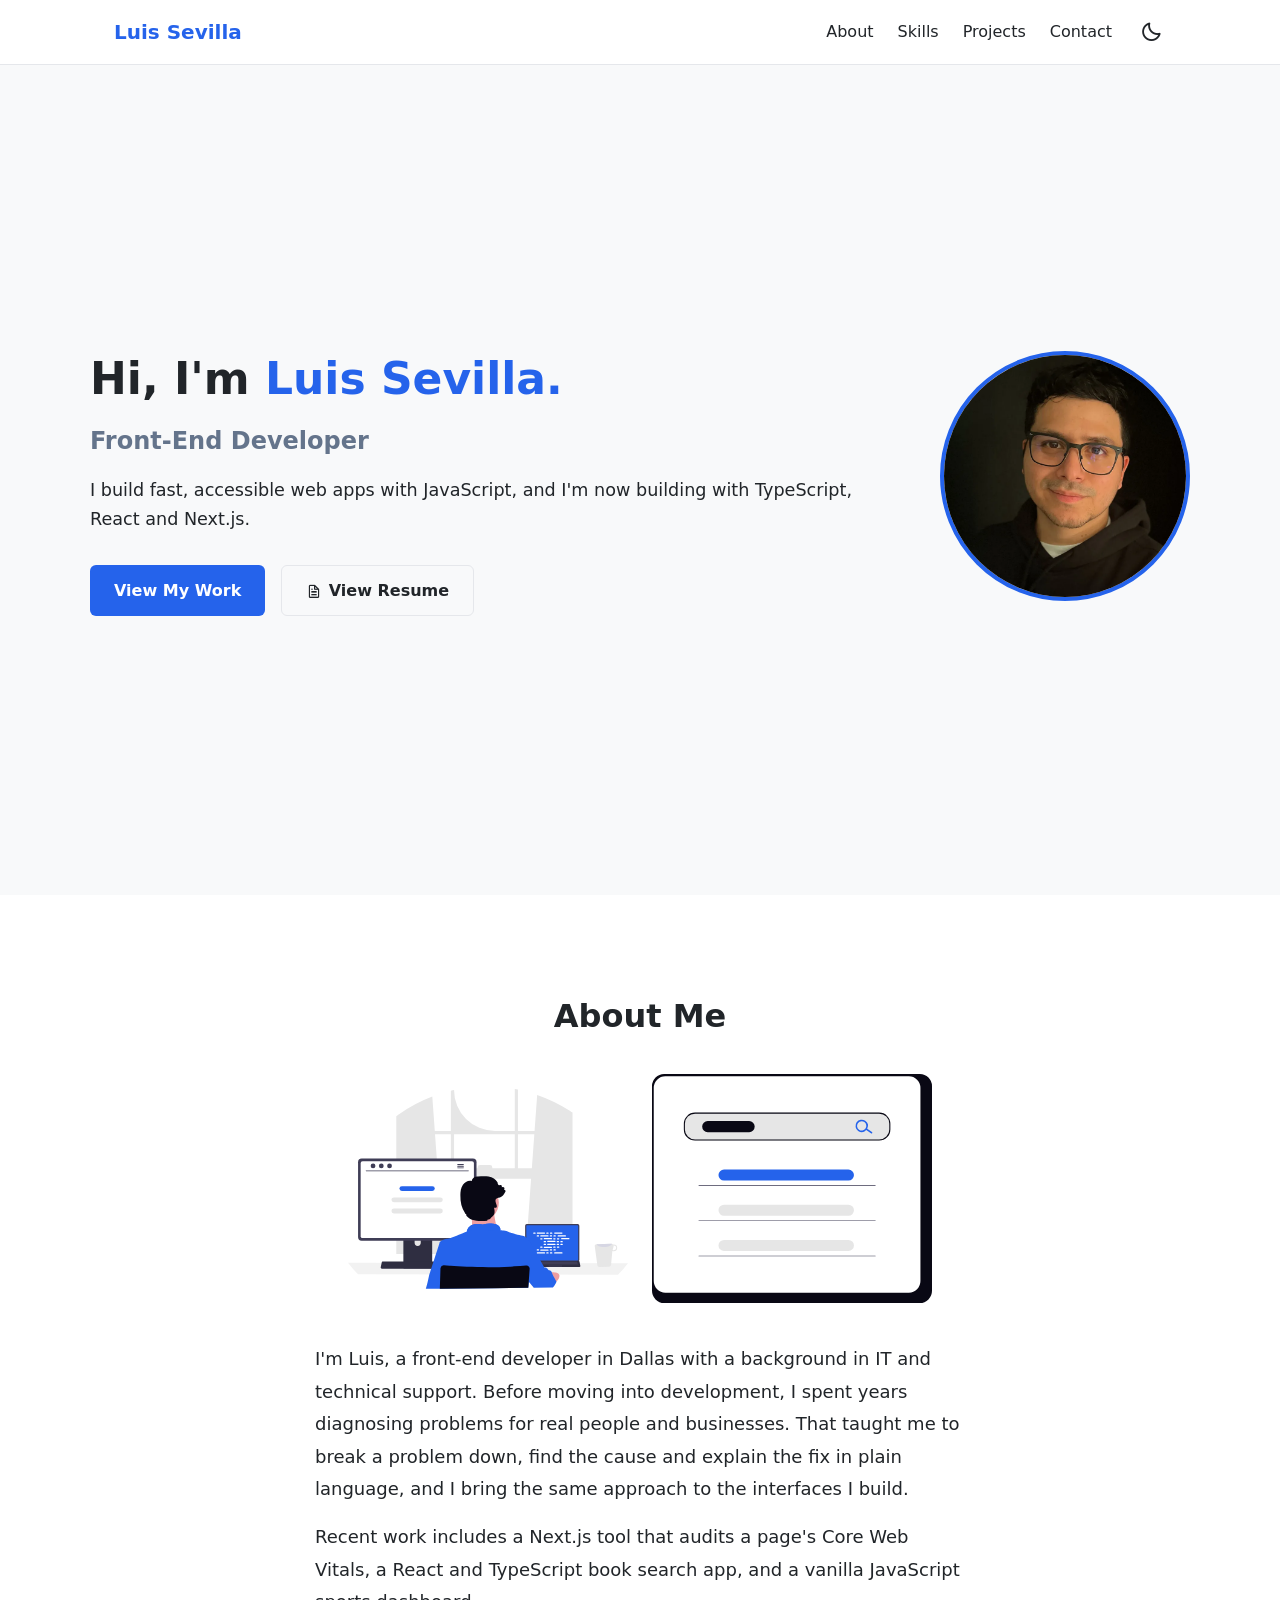
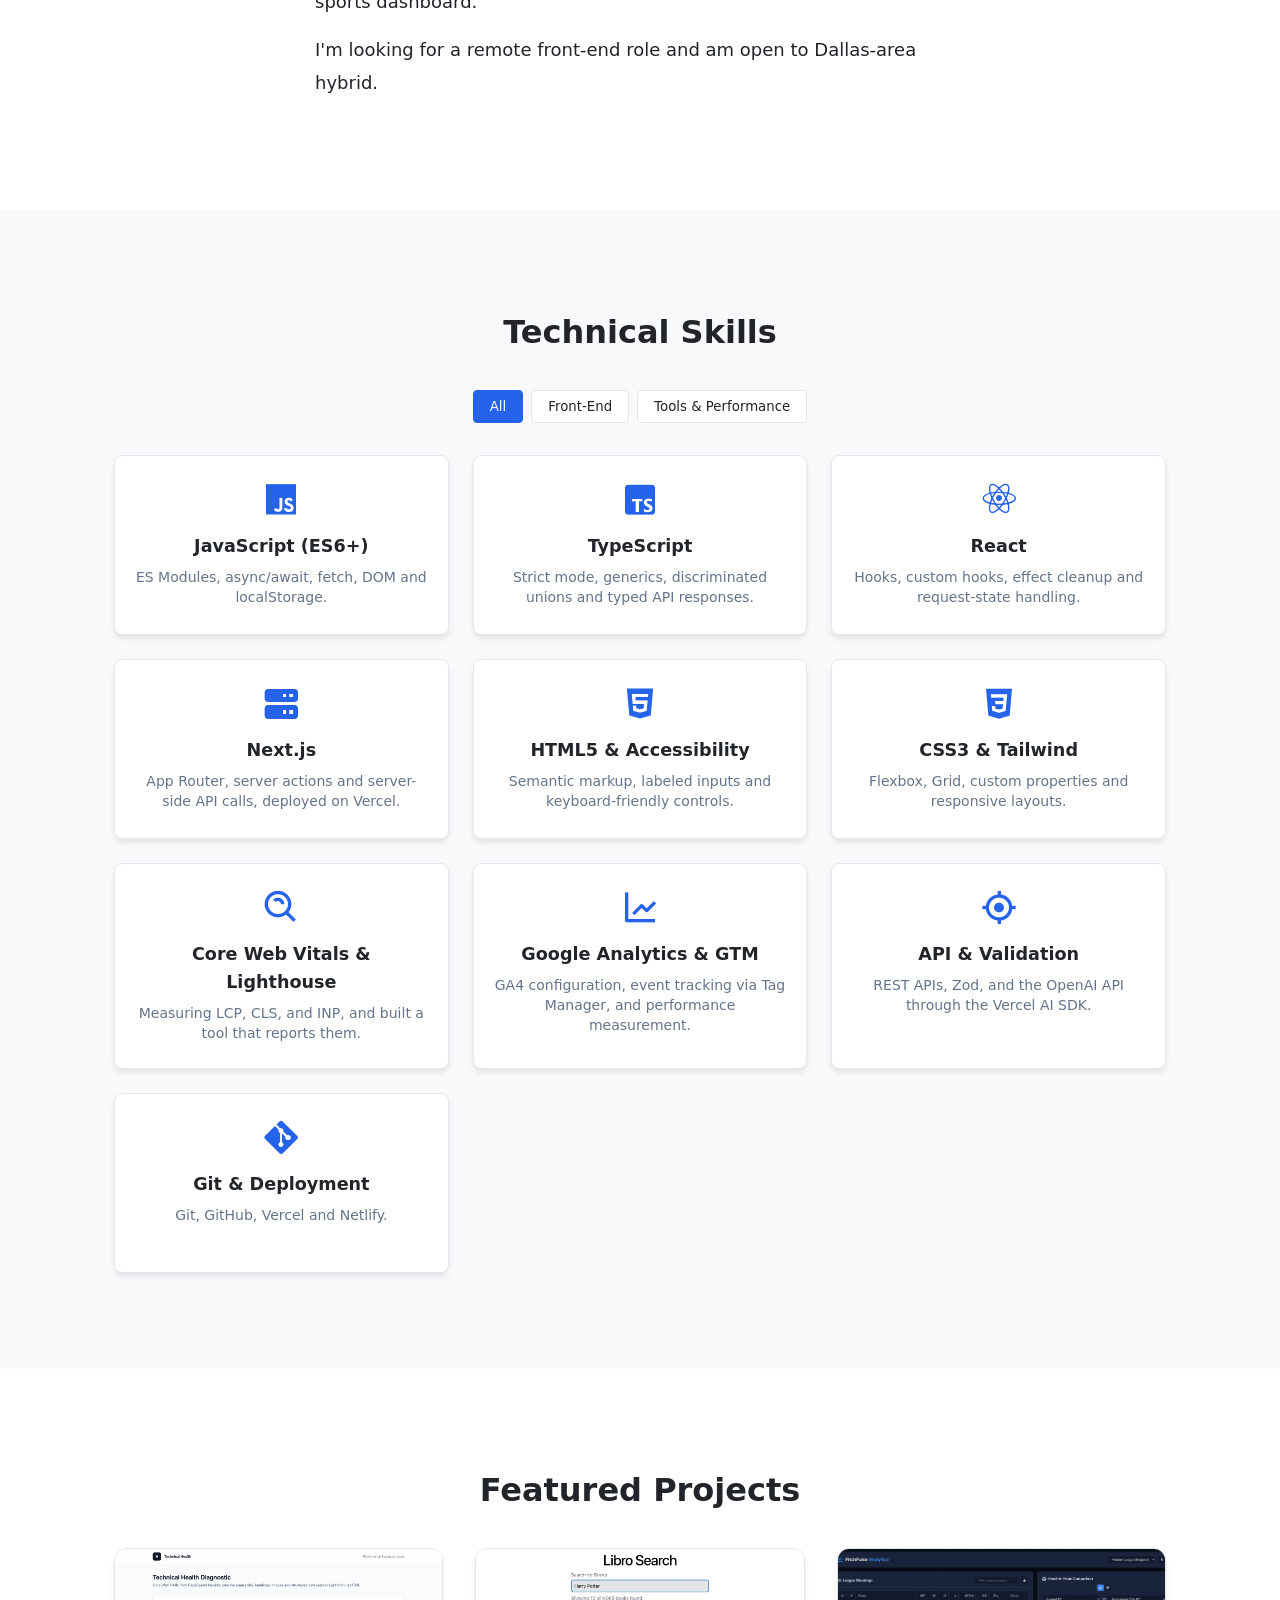
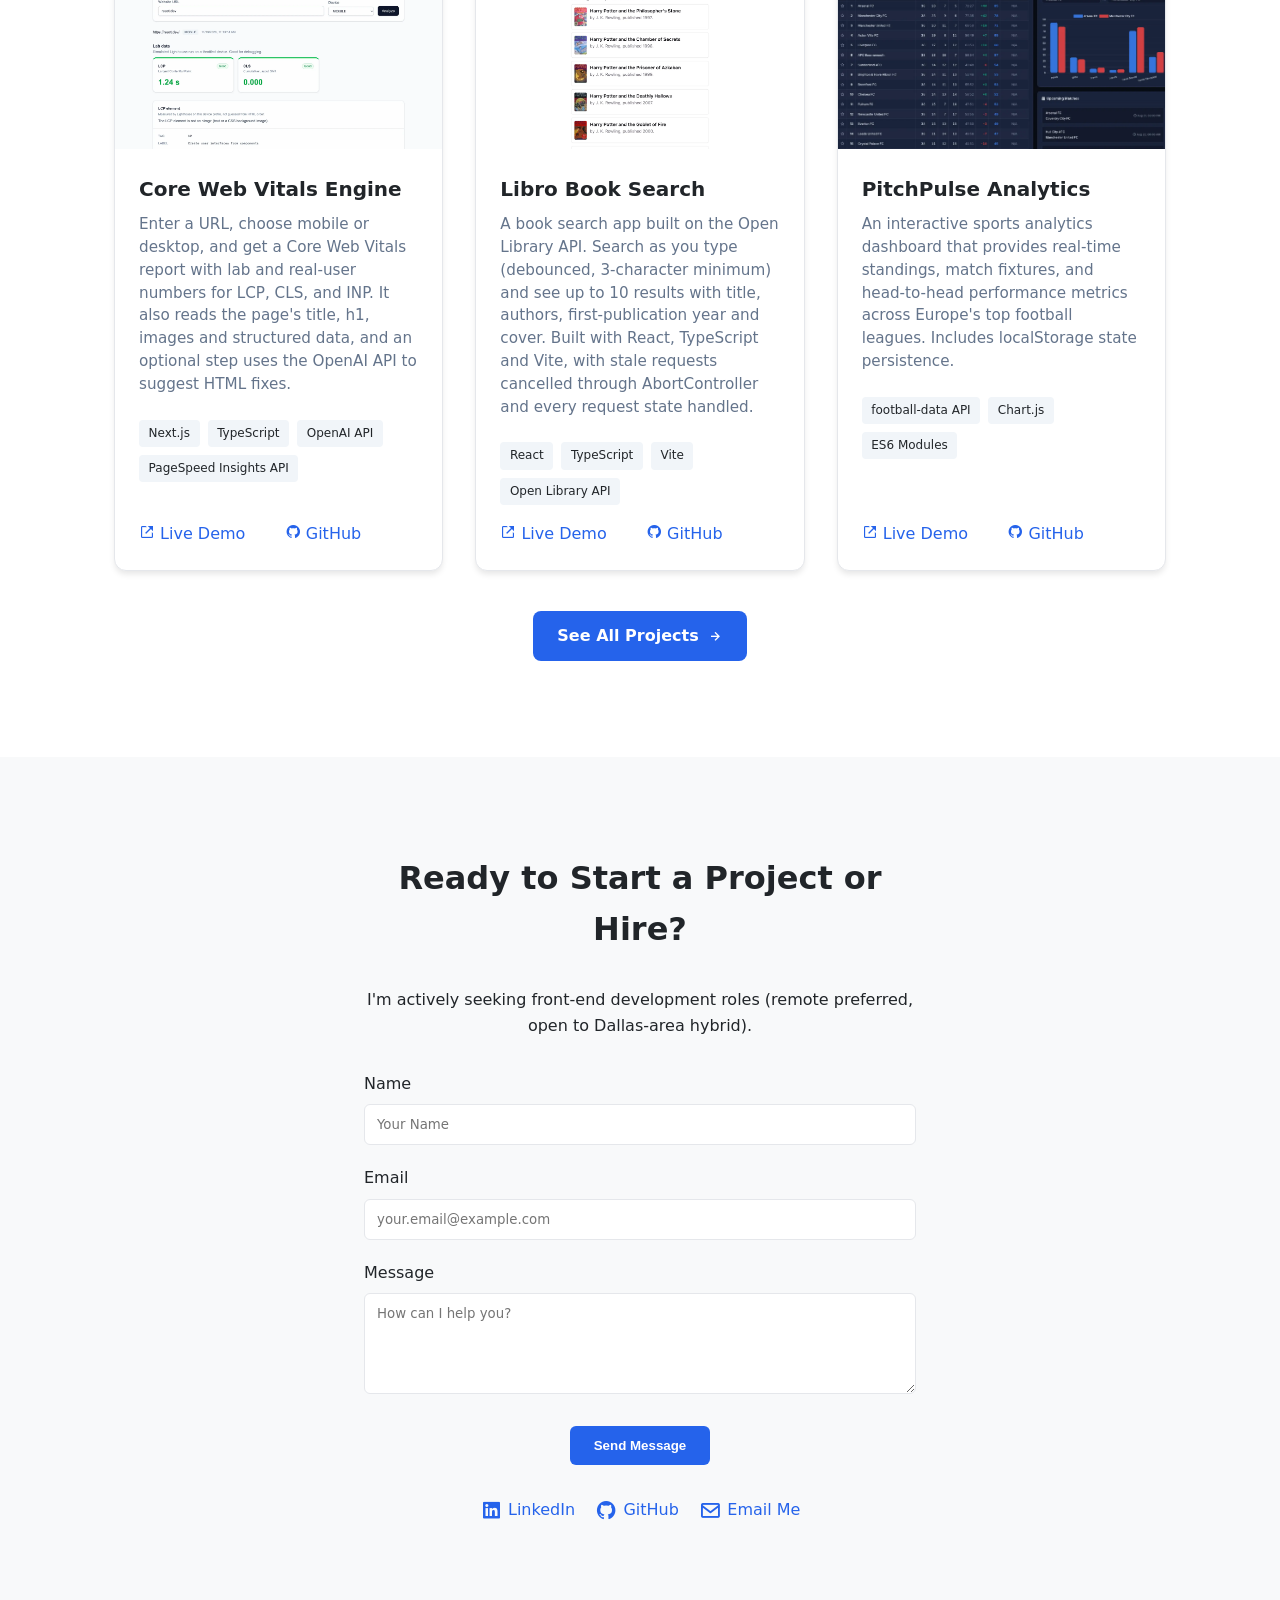
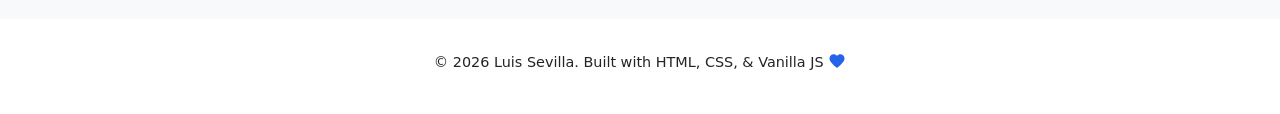
==== commit 3cb397f4: "Fixed more typos, changed sentences, added new resume" ====
--- a/index.html
+++ b/index.html
@@ -77,7 +77,7 @@
             <div class="hero-cta">
               <a href="#projects" class="btn primary-btn">View My Work</a>
               <a
-                href="Luis_Sevilla_Resume27.pdf"
+                href="Luis_Sevilla_Resume.pdf"
                 target="_blank"
                 rel="noopener noreferrer"
                 class="btn secondary-btn"
@@ -121,10 +121,9 @@
             language, and I bring the same approach to the interfaces I build.
           </p>
           <p class="about-text">
-            I build fast, accessible web apps with JavaScript, and now I'm
-            building with TypeScript, React and Next.js. Recent work includes a
-            Next.js tool that audits a page's Core Web Vitals and a React app
-            that searches the Open Library catalog.
+            Recent work includes a Next.js tool that audits a page's Core Web
+            Vitals, a React and TypeScript book search app, and a vanilla
+            JavaScript sports dashboard.
           </p>
           <p class="about-text">
             I'm looking for a remote front-end role and am open to Dallas-area
@@ -418,7 +417,7 @@
           <h2 class="section-title">Ready to Start a Project or Hire?</h2>
           <p>
             I'm actively seeking front-end development roles (remote preferred,
-            open to Dallas-are hybrid).
+            open to Dallas-area hybrid).
           </p>
 
           <form
